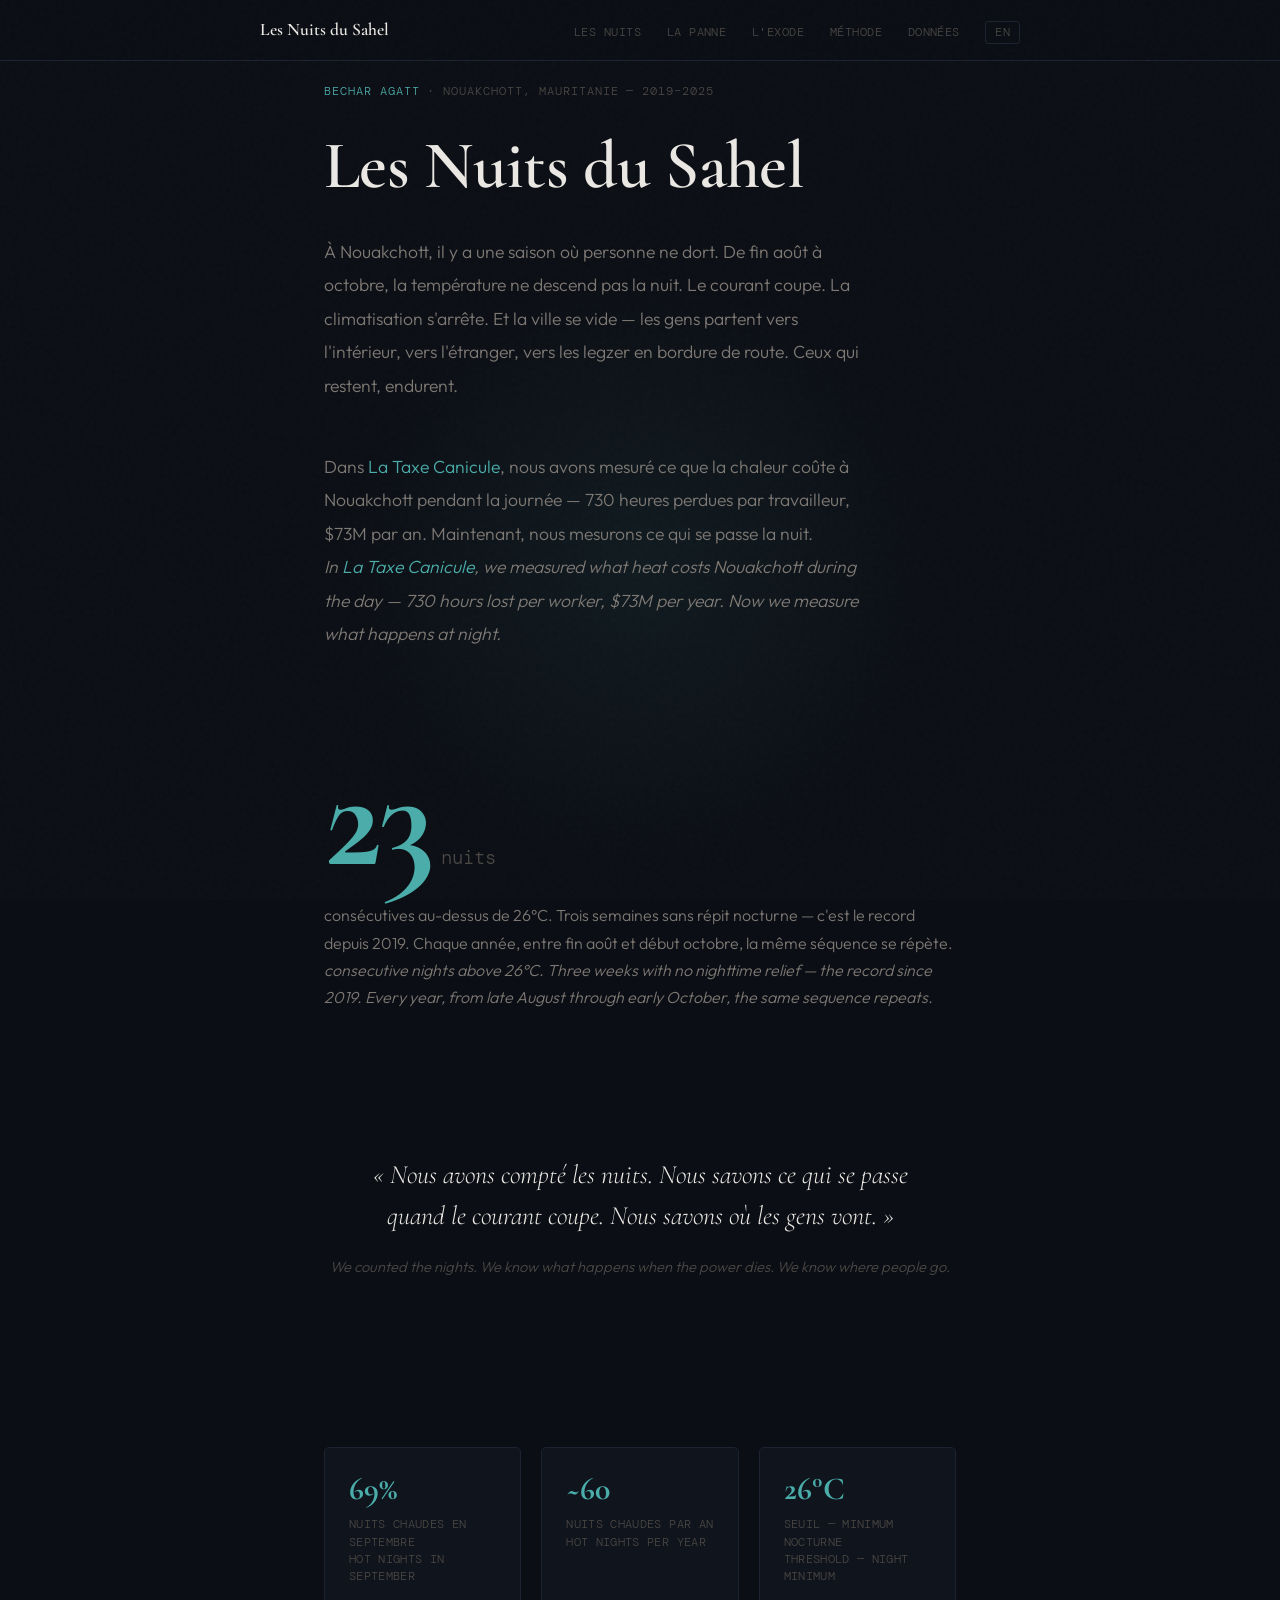
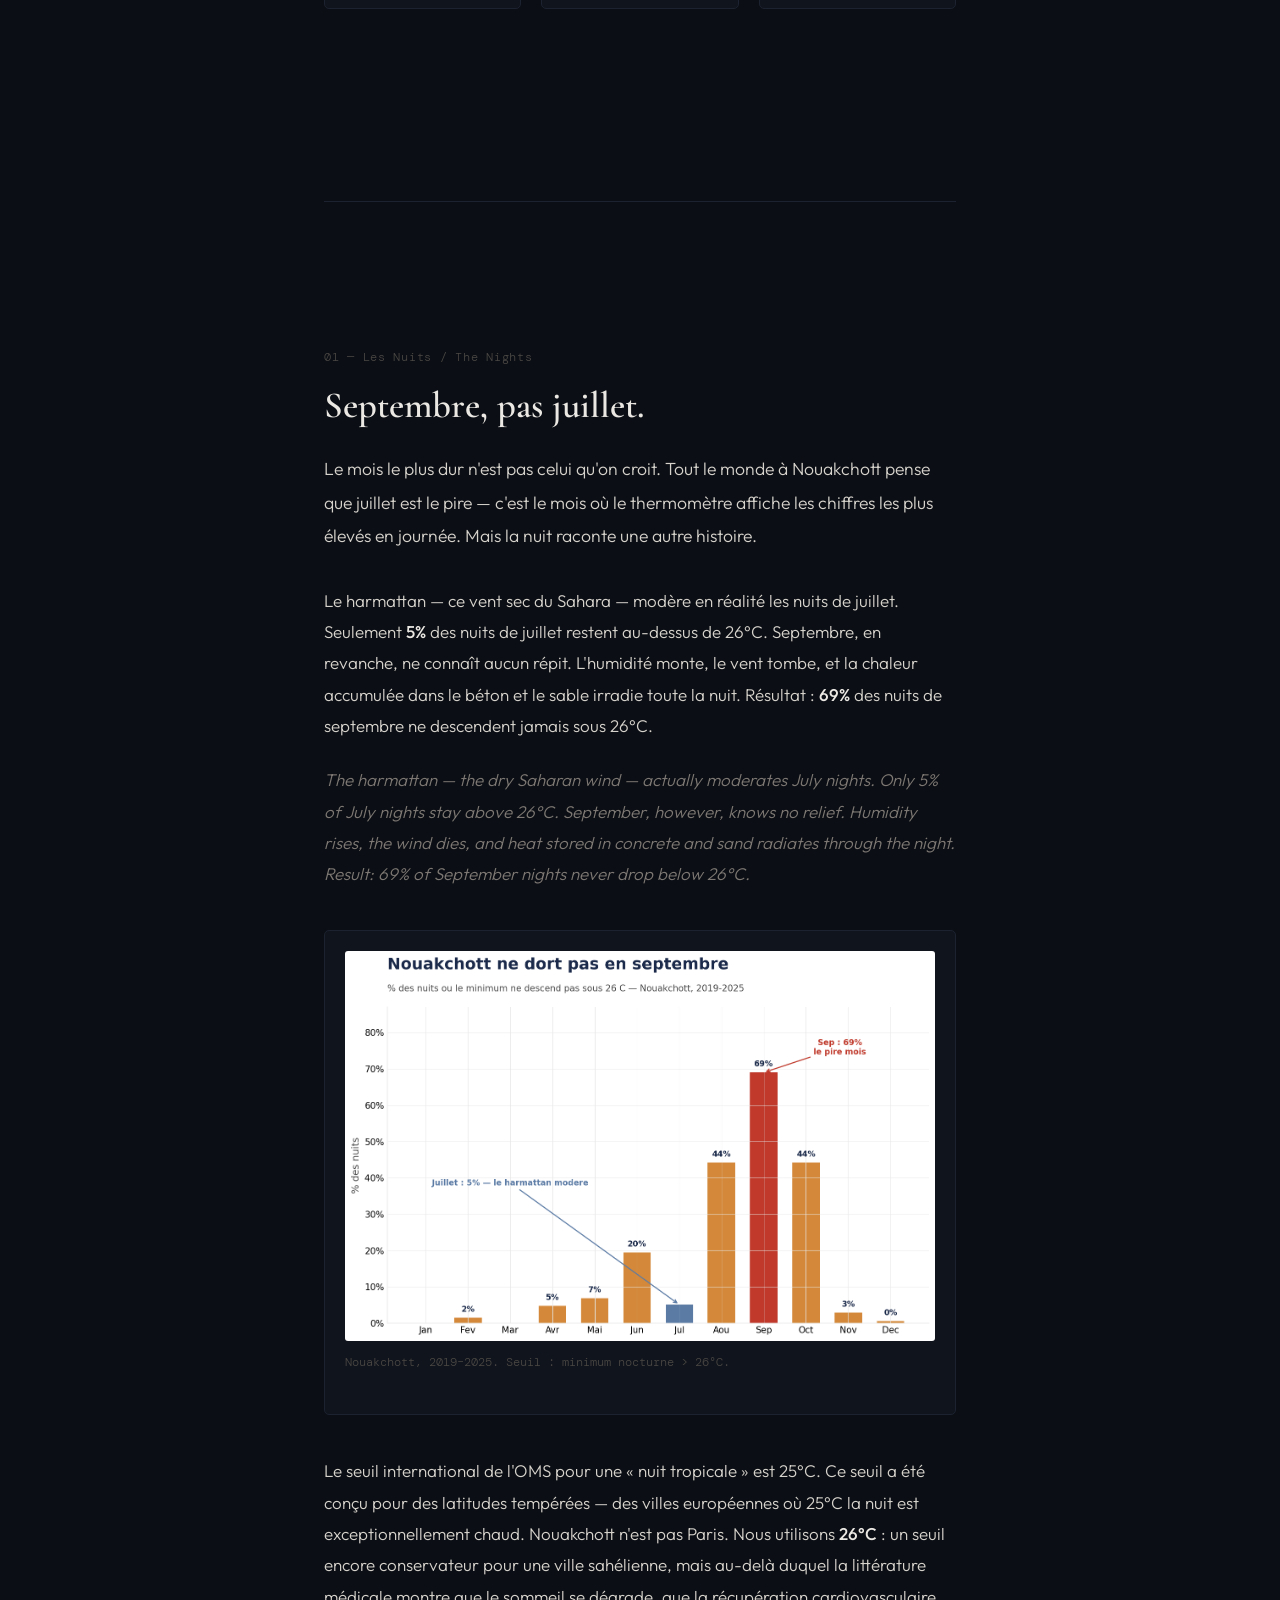
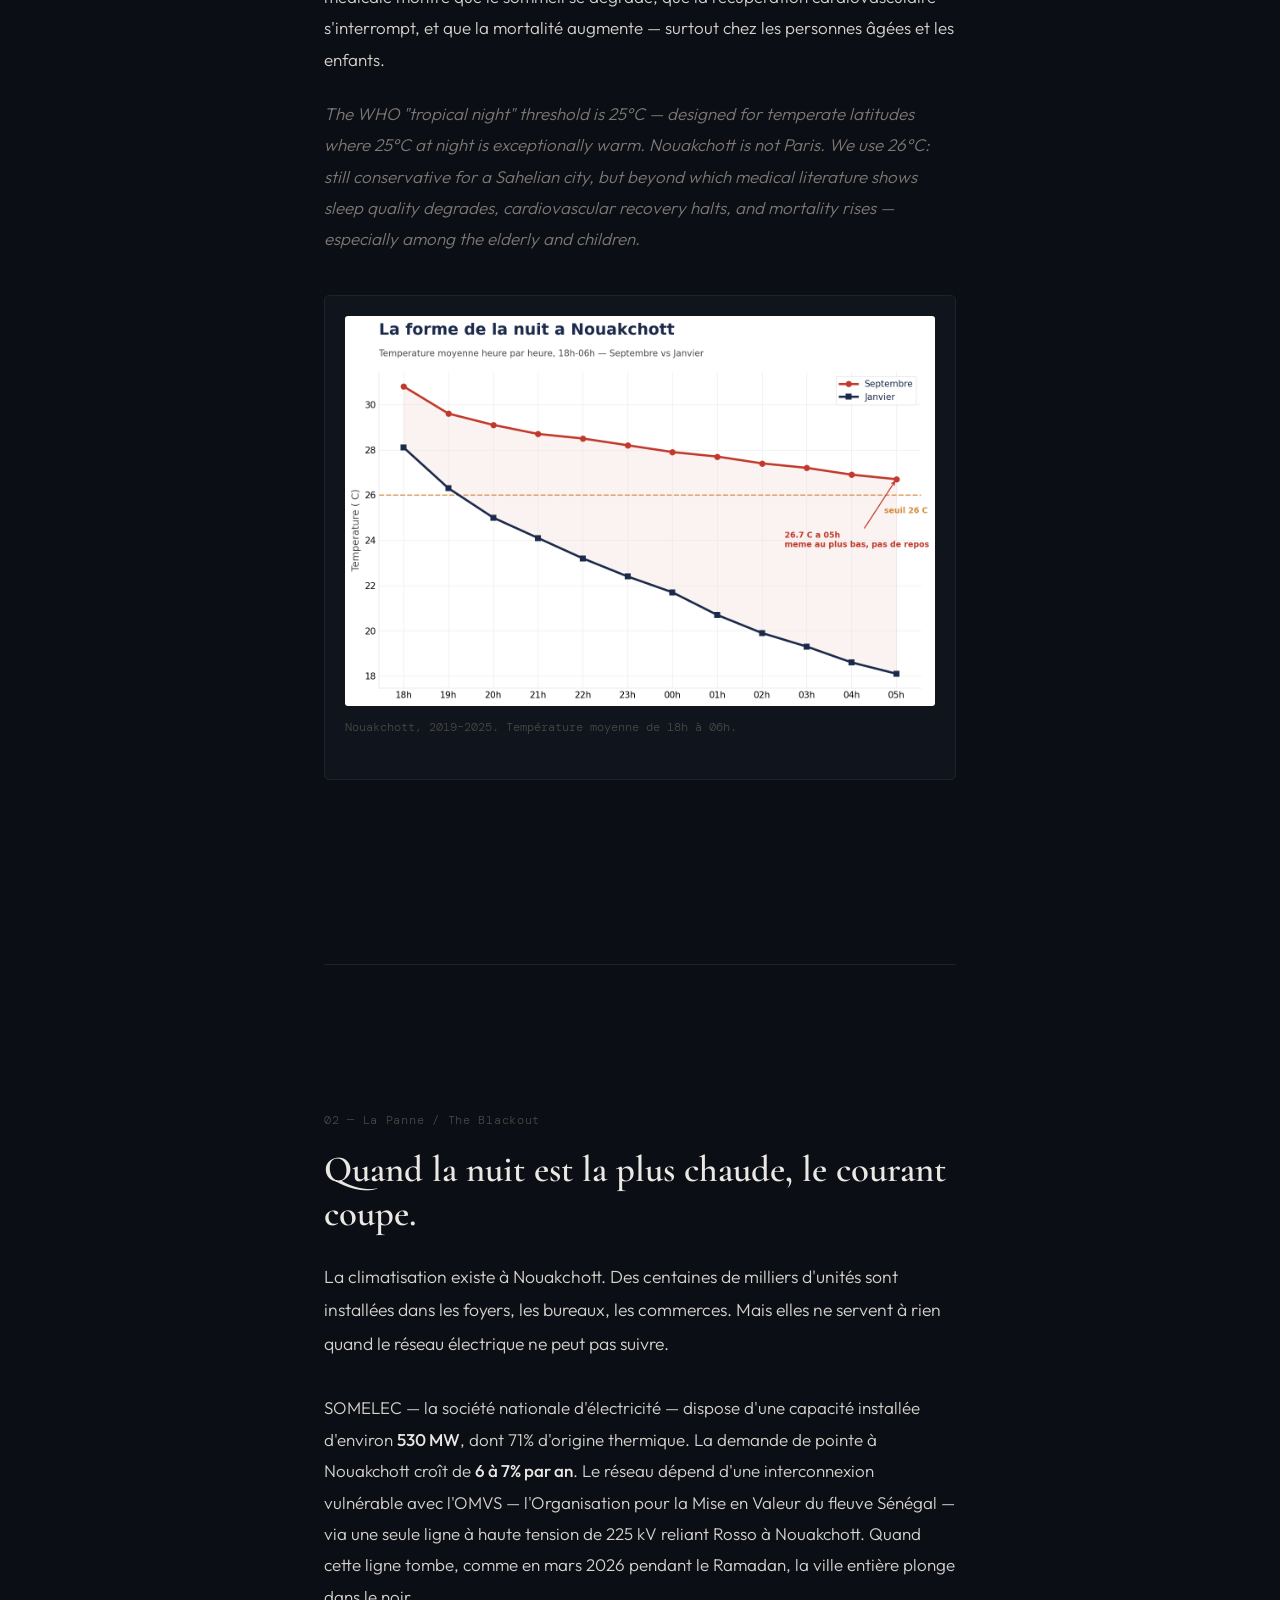
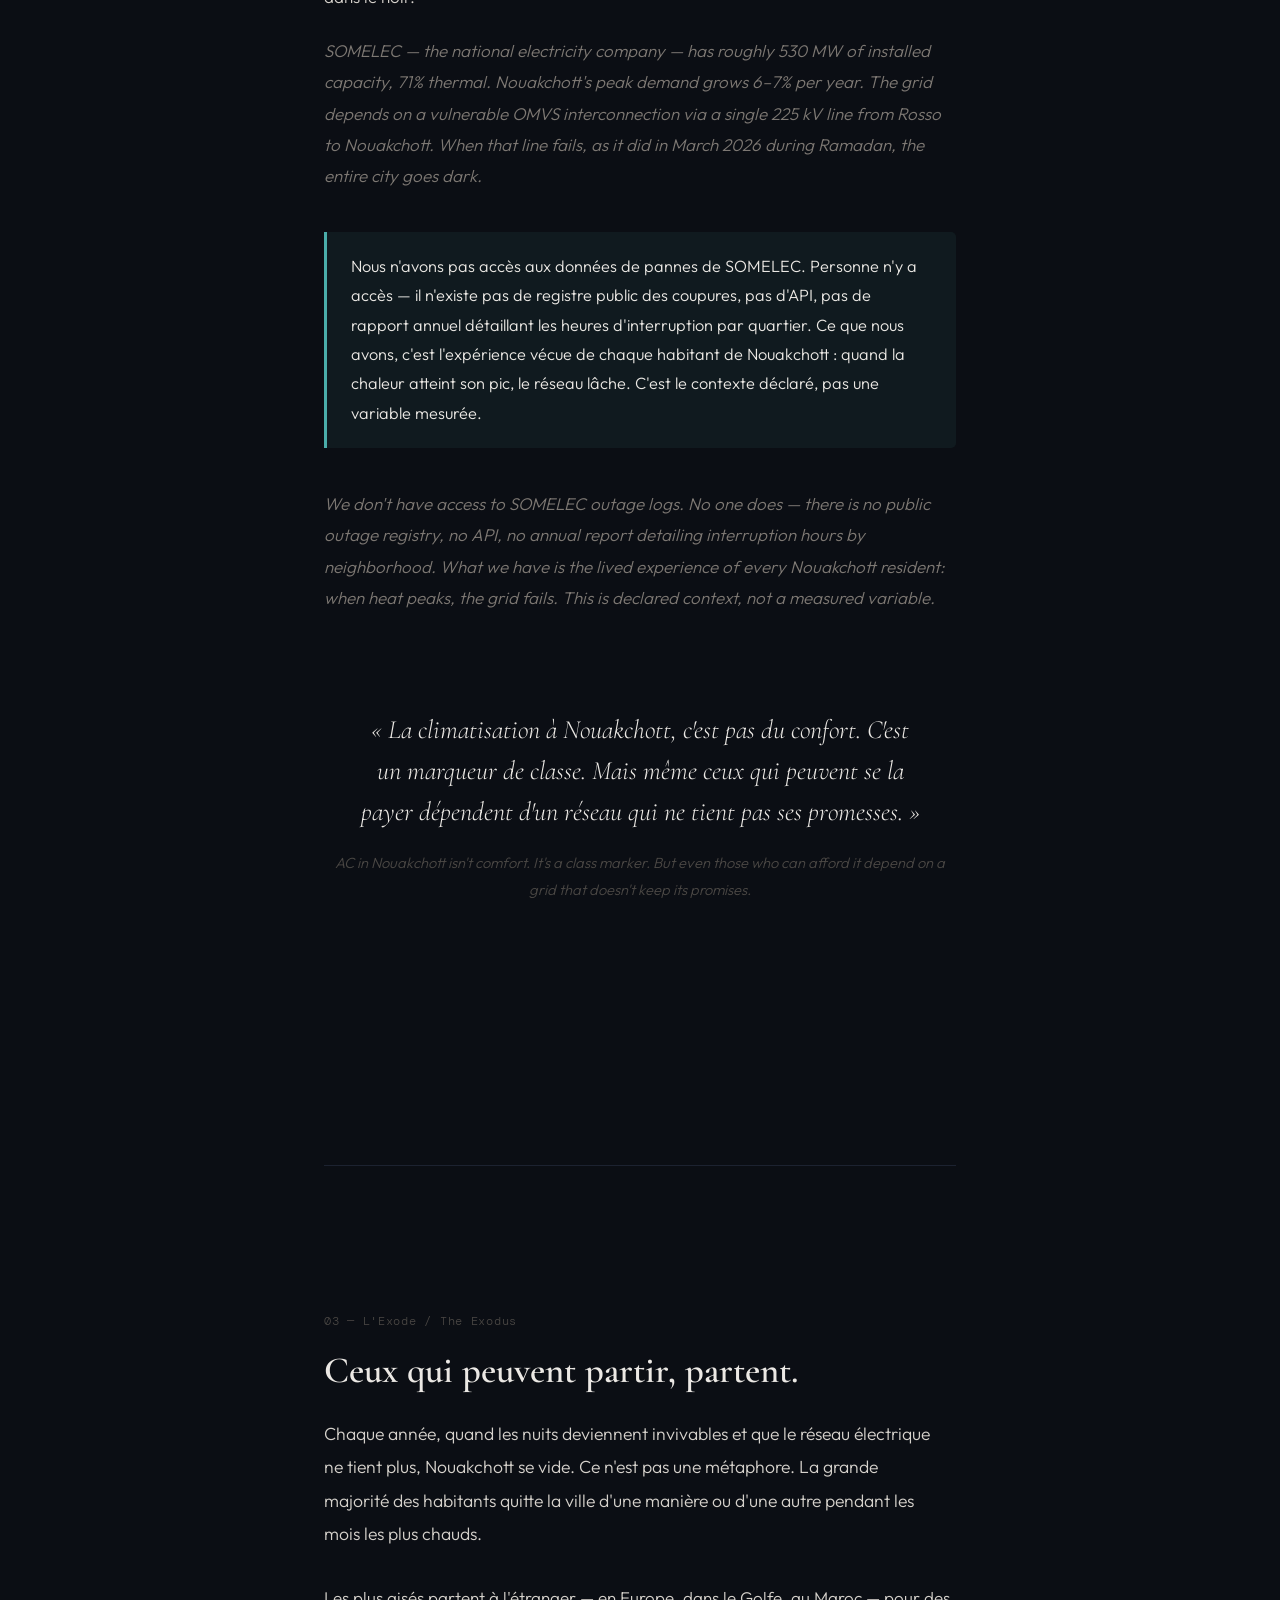
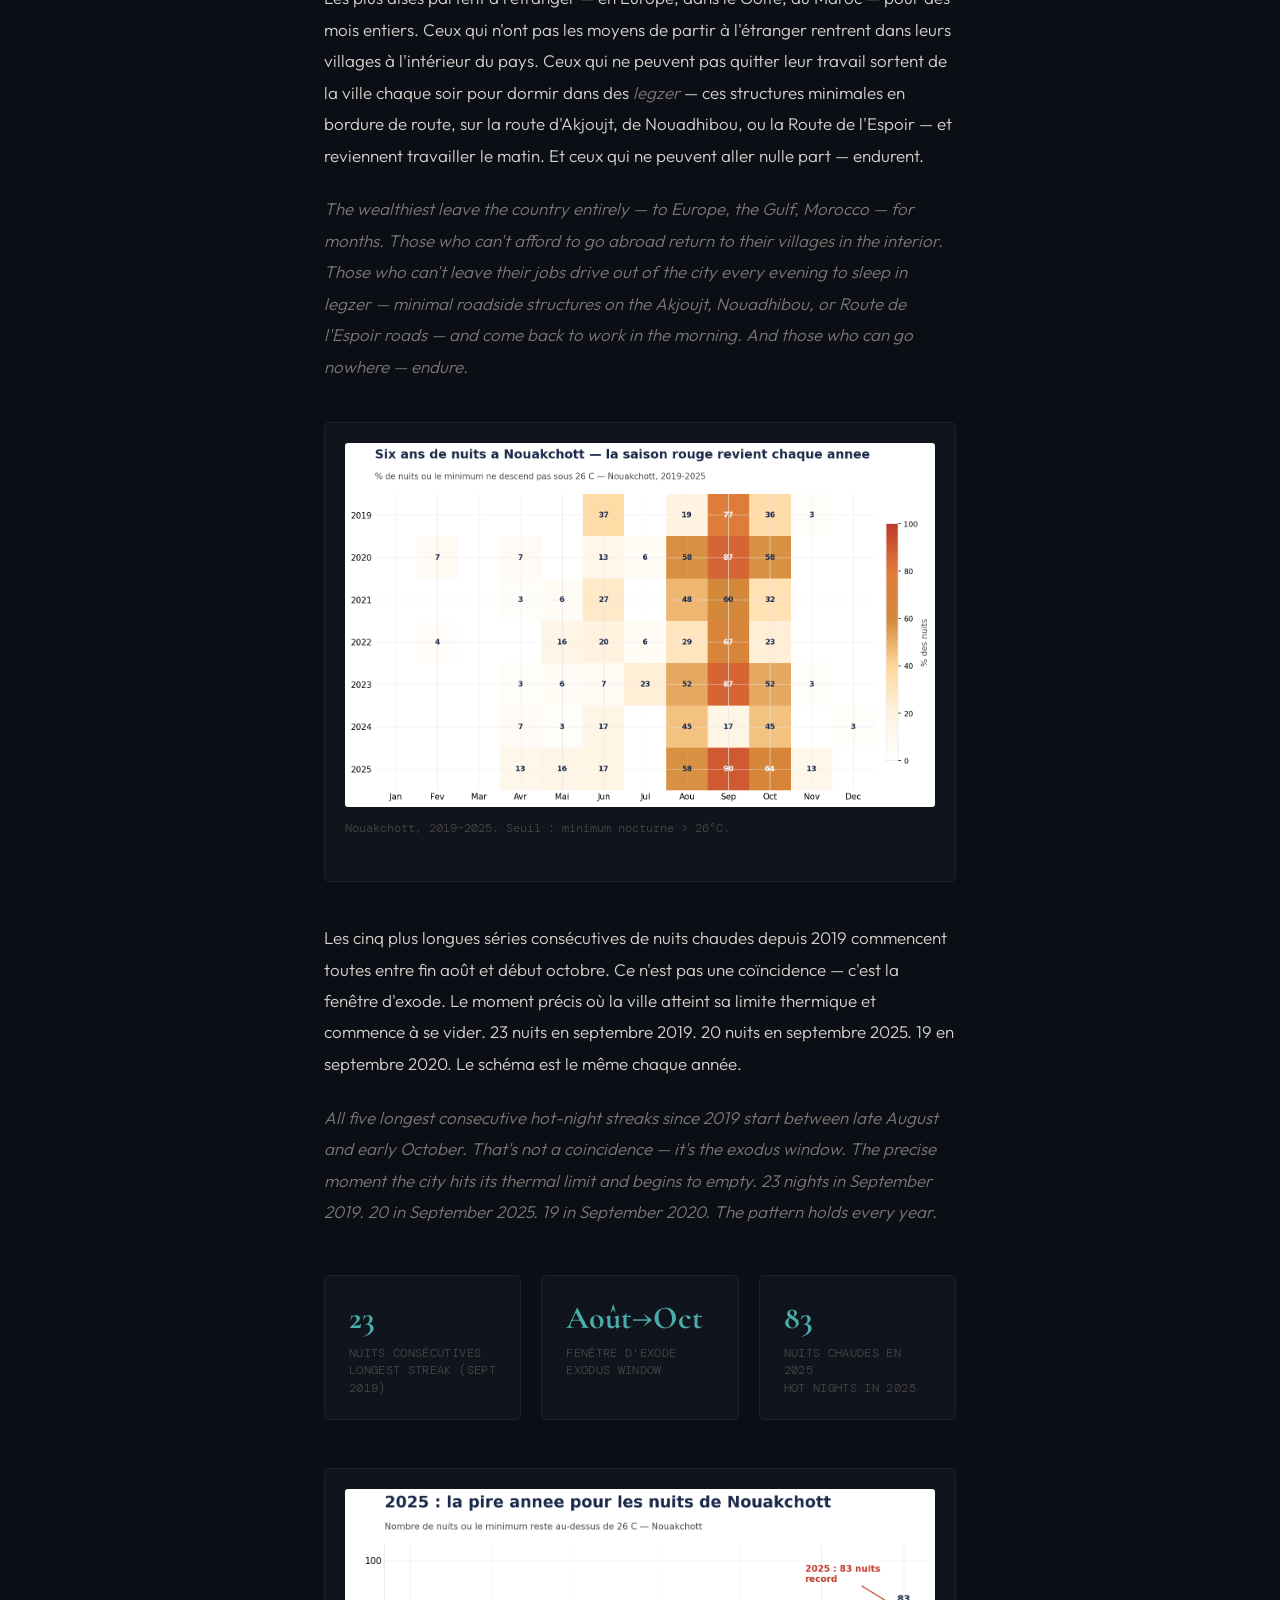
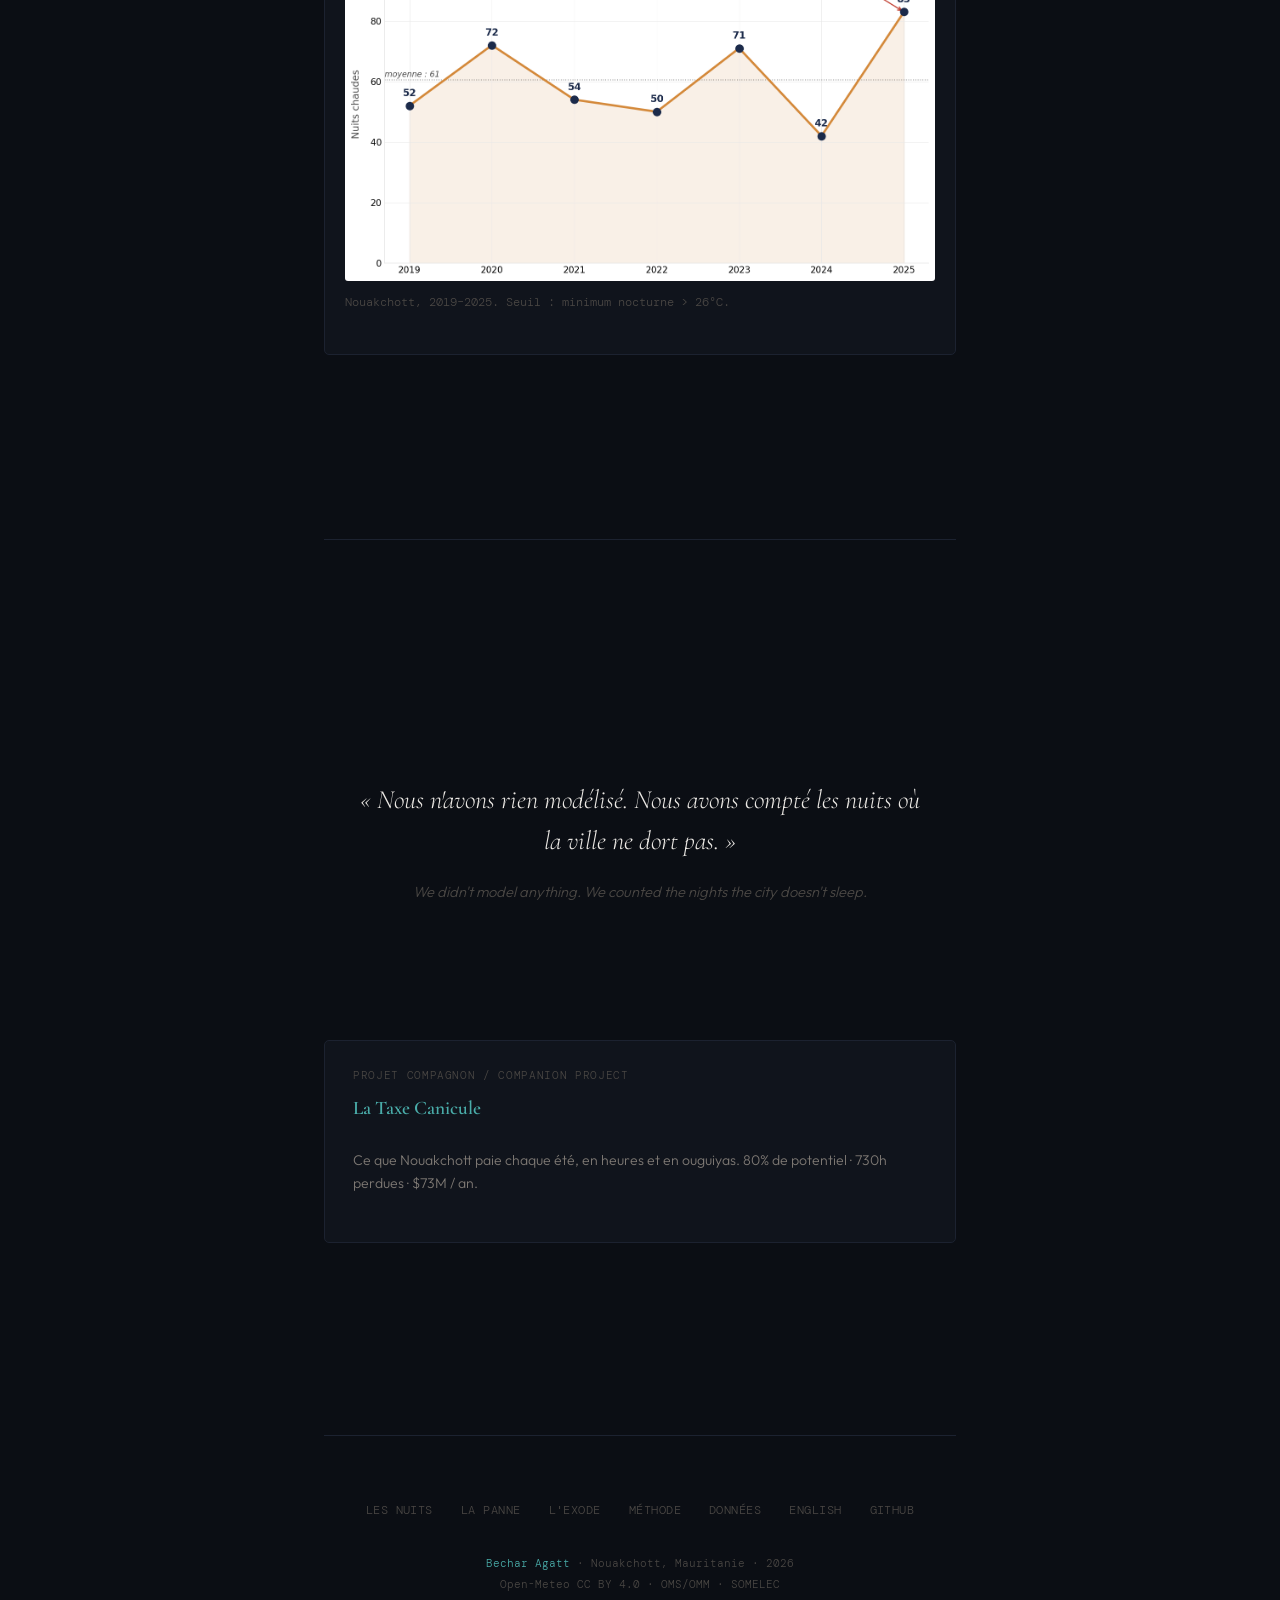
==== site/index.html @ 8a0af9fe "Les Nuits du Sahel — initial release" ====
<!DOCTYPE html>
<html lang="fr">
<head>
    <meta charset="UTF-8">
    <meta name="viewport" content="width=device-width, initial-scale=1.0">
    <title>Les Nuits du Sahel — Nouakchott</title>
    <meta name="description" content="Quand la nuit ne rafraîchit plus, la ville se vide. Analyse des nuits chaudes à Nouakchott, 2019–2025.">
    <link rel="stylesheet" href="assets/css/style.css">
</head>
<body>

<!-- Navigation -->
<nav class="nav">
    <div class="nav-inner">
        <a href="index.html" class="nav-brand">Les Nuits du Sahel</a>
        <ul class="nav-links">
            <li><a href="nuits.html">Les Nuits</a></li>
            <li><a href="panne.html">La Panne</a></li>
            <li><a href="exode.html">L'Exode</a></li>
            <li><a href="methodology.html">Méthode</a></li>
            <li><a href="data.html">Données</a></li>
            <li><a href="en/index.html" class="nav-lang">EN</a></li>
        </ul>
        <button class="nav-toggle" aria-label="Menu">
            <span></span><span></span><span></span>
        </button>
    </div>
</nav>

<main class="wrap">

    <!-- ═══ Hero ═══════════════════════════════════════════ -->
    <section class="hero section">
        <p class="hero-eyebrow fade-up"><a href="https://github.com/agattbechar">Bechar Agatt</a> · Nouakchott, Mauritanie — 2019–2025</p>

        <h1 class="fade-up d1">Les Nuits du Sahel</h1>

        <p class="hero-sub fade-up d2">
            À Nouakchott, il y a une saison où personne ne dort. De fin
            août à octobre, la température ne descend pas la nuit. Le
            courant coupe. La climatisation s'arrête. Et la ville se vide
            — les gens partent vers l'intérieur, vers l'étranger, vers les
            legzer en bordure de route. Ceux qui restent, endurent.
        </p>

        <p class="hero-sub fade-up d2" style="animation-delay: 0.25s;">
            Dans <a href="https://mauritan.site" target="_blank">La Taxe Canicule</a>,
            nous avons mesuré ce que la chaleur coûte à Nouakchott pendant
            la journée — 730 heures perdues par travailleur, $73M par an.
            Maintenant, nous mesurons ce qui se passe la nuit.<br>
            <em>In <a href="https://mauritan.site" target="_blank">La Taxe Canicule</a>,
            we measured what heat costs Nouakchott during the day — 730 hours
            lost per worker, $73M per year. Now we measure what happens at
            night.</em>
        </p>

        <div class="hero-stat fade-up d3">
            <span class="num">23</span>
            <span class="suffix">nuits</span>
            <span class="caption">
                consécutives au-dessus de 26°C. Trois semaines
                sans répit nocturne — c'est le record depuis 2019.
                Chaque année, entre fin août et début octobre, la même
                séquence se répète.<br>
                <em>consecutive nights above 26°C. Three weeks with no
                nighttime relief — the record since 2019. Every year,
                from late August through early October, the same
                sequence repeats.</em>
            </span>
        </div>

        <div class="pullquote fade-up d4">
            <blockquote>
                « Nous avons compté les nuits. Nous savons ce qui se passe
                quand le courant coupe. Nous savons où les gens vont. »
            </blockquote>
            <p class="translation">
                We counted the nights. We know what happens when the power
                dies. We know where people go.
            </p>
        </div>

        <div class="stat-row fade-up d5">
            <div class="stat-card">
                <div class="val">69%</div>
                <div class="desc">nuits chaudes en septembre<br>hot nights in September</div>
            </div>
            <div class="stat-card">
                <div class="val">~60</div>
                <div class="desc">nuits chaudes par an<br>hot nights per year</div>
            </div>
            <div class="stat-card">
                <div class="val">26°C</div>
                <div class="desc">seuil — minimum nocturne<br>threshold — night minimum</div>
            </div>
        </div>
    </section>

    <!-- ═══ 01 — Les Nuits ═════════════════════════════════ -->
    <section class="section fade-up">
        <p class="section-num">01 — Les Nuits / The Nights</p>
        <h2>Septembre, pas juillet.</h2>

        <p class="section-lead">
            Le mois le plus dur n'est pas celui qu'on croit. Tout le monde
            à Nouakchott pense que juillet est le pire — c'est le mois où
            le thermomètre affiche les chiffres les plus élevés en journée.
            Mais la nuit raconte une autre histoire.
        </p>

        <p>
            Le harmattan — ce vent sec du Sahara — modère en réalité les nuits
            de juillet. Seulement <strong>5%</strong> des nuits de juillet
            restent au-dessus de 26°C. Septembre, en revanche, ne connaît
            aucun répit. L'humidité monte, le vent tombe, et la chaleur
            accumulée dans le béton et le sable irradie toute la nuit.
            Résultat : <strong>69%</strong> des nuits de septembre ne
            descendent jamais sous 26°C.
        </p>

        <p class="dim">
            The harmattan — the dry Saharan wind — actually moderates
            July nights. Only 5% of July nights stay above 26°C.
            September, however, knows no relief. Humidity rises, the wind
            dies, and heat stored in concrete and sand radiates through the
            night. Result: 69% of September nights never drop below 26°C.
        </p>

        <div class="chart-wrap">
            <img src="assets/charts/monthly_tropical.png"
                 alt="Pourcentage de nuits chaudes par mois — Nouakchott 2019–2025"
                 loading="lazy">
            <p class="chart-caption">
                Nouakchott, 2019–2025. Seuil : minimum nocturne > 26°C.
            </p>
        </div>

        <p>
            Le seuil international de l'OMS pour une « nuit tropicale » est
            25°C. Ce seuil a été conçu pour des latitudes tempérées — des villes
            européennes où 25°C la nuit est exceptionnellement chaud.
            Nouakchott n'est pas Paris. Nous utilisons <strong>26°C</strong> :
            un seuil encore conservateur pour une ville sahélienne, mais
            au-delà duquel la littérature médicale montre que le sommeil se
            dégrade, que la récupération cardiovasculaire s'interrompt, et
            que la mortalité augmente — surtout chez les personnes âgées et
            les enfants.
        </p>

        <p class="dim">
            The WHO "tropical night" threshold is 25°C — designed for
            temperate latitudes where 25°C at night is exceptionally warm.
            Nouakchott is not Paris. We use 26°C: still conservative for a
            Sahelian city, but beyond which medical literature shows sleep
            quality degrades, cardiovascular recovery halts, and mortality
            rises — especially among the elderly and children.
        </p>

        <div class="chart-wrap">
            <img src="assets/charts/night_profile.png"
                 alt="Profil thermique nocturne — pire mois vs meilleur mois"
                 loading="lazy">
            <p class="chart-caption">
                Nouakchott, 2019–2025. Température moyenne de 18h à 06h.
            </p>
        </div>
    </section>

    <!-- ═══ 02 — La Panne ══════════════════════════════════ -->
    <section class="section fade-up">
        <p class="section-num">02 — La Panne / The Blackout</p>
        <h2>Quand la nuit est la plus chaude, le courant coupe.</h2>

        <p class="section-lead">
            La climatisation existe à Nouakchott. Des centaines de milliers
            d'unités sont installées dans les foyers, les bureaux, les
            commerces. Mais elles ne servent à rien quand le réseau
            électrique ne peut pas suivre.
        </p>

        <p>
            SOMELEC — la société nationale d'électricité — dispose d'une
            capacité installée d'environ <strong>530 MW</strong>, dont 71%
            d'origine thermique. La demande de pointe à Nouakchott croît de
            <strong>6 à 7% par an</strong>. Le réseau dépend d'une
            interconnexion vulnérable avec l'OMVS — l'Organisation pour la
            Mise en Valeur du fleuve Sénégal — via une seule ligne à haute
            tension de 225 kV reliant Rosso à Nouakchott. Quand cette ligne
            tombe, comme en mars 2026 pendant le Ramadan, la ville entière
            plonge dans le noir.
        </p>

        <p class="dim">
            SOMELEC — the national electricity company — has roughly 530 MW
            of installed capacity, 71% thermal. Nouakchott's peak demand
            grows 6–7% per year. The grid depends on a vulnerable OMVS
            interconnection via a single 225 kV line from Rosso to
            Nouakchott. When that line fails, as it did in March 2026
            during Ramadan, the entire city goes dark.
        </p>

        <div class="callout">
            <p>
                Nous n'avons pas accès aux données de pannes de SOMELEC.
                Personne n'y a accès — il n'existe pas de registre public
                des coupures, pas d'API, pas de rapport annuel détaillant
                les heures d'interruption par quartier. Ce que nous avons,
                c'est l'expérience vécue de chaque habitant de Nouakchott :
                quand la chaleur atteint son pic, le réseau lâche.
                C'est le contexte déclaré, pas une variable mesurée.
            </p>
        </div>

        <p class="dim">
            We don't have access to SOMELEC outage logs. No one does — there
            is no public outage registry, no API, no annual report detailing
            interruption hours by neighborhood. What we have is the lived
            experience of every Nouakchott resident: when heat peaks, the
            grid fails. This is declared context, not a measured variable.
        </p>

        <div class="pullquote">
            <blockquote>
                « La climatisation à Nouakchott, c'est pas du confort. C'est
                un marqueur de classe. Mais même ceux qui peuvent se la
                payer dépendent d'un réseau qui ne tient pas ses promesses. »
            </blockquote>
            <p class="translation">
                AC in Nouakchott isn't comfort. It's a class marker. But even
                those who can afford it depend on a grid that doesn't keep
                its promises.
            </p>
        </div>
    </section>

    <!-- ═══ 03 — L'Exode ═══════════════════════════════════ -->
    <section class="section fade-up">
        <p class="section-num">03 — L'Exode / The Exodus</p>
        <h2>Ceux qui peuvent partir, partent.</h2>

        <p class="section-lead">
            Chaque année, quand les nuits deviennent invivables et que le
            réseau électrique ne tient plus, Nouakchott se vide. Ce n'est
            pas une métaphore. La grande majorité des habitants quitte la
            ville d'une manière ou d'une autre pendant les mois les plus
            chauds.
        </p>

        <p>
            Les plus aisés partent à l'étranger — en Europe, dans le Golfe,
            au Maroc — pour des mois entiers. Ceux qui n'ont pas les moyens
            de partir à l'étranger rentrent dans leurs villages à
            l'intérieur du pays. Ceux qui ne peuvent pas quitter leur
            travail sortent de la ville chaque soir pour dormir dans des
            <em>legzer</em> — ces structures minimales en bordure de route,
            sur la route d'Akjoujt, de Nouadhibou, ou la Route de
            l'Espoir — et reviennent travailler le matin. Et ceux qui ne
            peuvent aller nulle part — endurent.
        </p>

        <p class="dim">
            The wealthiest leave the country entirely — to Europe, the Gulf,
            Morocco — for months. Those who can't afford to go abroad return
            to their villages in the interior. Those who can't leave their
            jobs drive out of the city every evening to sleep in
            <em>legzer</em> — minimal roadside structures on the Akjoujt,
            Nouadhibou, or Route de l'Espoir roads — and come back to work
            in the morning. And those who can go nowhere — endure.
        </p>

        <div class="chart-wrap">
            <img src="assets/charts/calendar_heatmap.png"
                 alt="Calendrier des nuits chaudes 2019–2025"
                 loading="lazy">
            <p class="chart-caption">
                Nouakchott, 2019–2025. Seuil : minimum nocturne > 26°C.
            </p>
        </div>

        <p>
            Les cinq plus longues séries consécutives de nuits chaudes depuis
            2019 commencent toutes entre fin août et début octobre. Ce n'est
            pas une coïncidence — c'est la fenêtre d'exode. Le moment précis
            où la ville atteint sa limite thermique et commence à se vider.
            23 nuits en septembre 2019. 20 nuits en septembre 2025.
            19 en septembre 2020. Le schéma est le même chaque année.
        </p>

        <p class="dim">
            All five longest consecutive hot-night streaks since 2019 start
            between late August and early October. That's not a coincidence
            — it's the exodus window. The precise moment the city hits its
            thermal limit and begins to empty. 23 nights in September 2019.
            20 in September 2025. 19 in September 2020. The pattern holds
            every year.
        </p>

        <div class="stat-row">
            <div class="stat-card">
                <div class="val">23</div>
                <div class="desc">nuits consécutives<br>longest streak (sept 2019)</div>
            </div>
            <div class="stat-card">
                <div class="val">Août→Oct</div>
                <div class="desc">fenêtre d'exode<br>exodus window</div>
            </div>
            <div class="stat-card">
                <div class="val">83</div>
                <div class="desc">nuits chaudes en 2025<br>hot nights in 2025</div>
            </div>
        </div>

        <div class="chart-wrap">
            <img src="assets/charts/yearly_trend.png"
                 alt="Évolution annuelle des nuits chaudes 2019–2025"
                 loading="lazy">
            <p class="chart-caption">
                Nouakchott, 2019–2025. Seuil : minimum nocturne > 26°C.
            </p>
        </div>
    </section>

    <!-- ═══ Closing ════════════════════════════════════════ -->
    <section class="section">
        <div class="pullquote fade-up">
            <blockquote>
                « Nous n'avons rien modélisé. Nous avons compté les nuits
                où la ville ne dort pas. »
            </blockquote>
            <p class="translation">
                We didn't model anything. We counted the nights
                the city doesn't sleep.
            </p>
        </div>

        <a href="https://mauritan.site" class="companion fade-up" target="_blank" rel="noopener">
            <p class="companion-eyebrow">Projet compagnon / Companion project</p>
            <p class="companion-title">La Taxe Canicule</p>
            <p class="companion-desc">
                Ce que Nouakchott paie chaque été, en heures et en ouguiyas.
                80% de potentiel · 730h perdues · $73M / an.
            </p>
        </a>
    </section>

    <!-- ═══ Footer ═════════════════════════════════════════ -->
    <footer class="footer">
        <div class="footer-links">
            <a href="nuits.html">Les Nuits</a>
            <a href="panne.html">La Panne</a>
            <a href="exode.html">L'Exode</a>
            <a href="methodology.html">Méthode</a>
            <a href="data.html">Données</a>
            <a href="en/index.html">English</a>
            <a href="https://github.com/agattbechar" target="_blank" rel="noopener">GitHub</a>
        </div>
        <p class="footer-credit">
            <a href="https://github.com/agattbechar">Bechar Agatt</a>
            · Nouakchott, Mauritanie · 2026<br>
            Open-Meteo CC BY 4.0 · OMS/OMM · SOMELEC
        </p>
    </footer>
</main>

<script>
// Hamburger toggle
document.querySelector('.nav-toggle')?.addEventListener('click', function() {
    this.classList.toggle('active');
    document.querySelector('.nav-links').classList.toggle('open');
});

// Scroll-triggered fade
const obs = new IntersectionObserver((entries) => {
    entries.forEach(e => { if (e.isIntersecting) e.target.style.opacity = 1; });
}, { threshold: 0.08 });
document.querySelectorAll('.fade-up').forEach(el => obs.observe(el));
</script>

</body>
</html>
---- site/assets/css/style.css ----
/* ═══════════════════════════════════════════════════════════
   Les Nuits du Sahel — Design System
   Sibling to La Taxe Canicule — same bones, different skin.
   Night palette: deep blue-black + teal accent.
   ═══════════════════════════════════════════════════════════ */

@import url('https://fonts.googleapis.com/css2?family=Cormorant+Garamond:ital,wght@0,400;0,600;0,700;1,400&family=Outfit:wght@300;400;500;600&family=DM+Mono:wght@300;400&display=swap');

:root {
    /* Night palette */
    --bg:            #0B0E14;
    --bg-card:       #10141C;
    --bg-card-hover: #151A24;
    --border:        #1C2230;
    --border-light:  #252D3D;

    /* Text — generous contrast */
    --text:          #D6D2CC;
    --text-bright:   #EBE8E4;
    --text-dim:      #7D7873;
    --text-faint:    #4A4744;

    /* Accent — teal/cyan for night identity */
    --accent:        #4AADAA;
    --accent-glow:   rgba(74, 173, 170, 0.08);
    --accent-strong: #5CC4C0;

    /* Danger — for worst-month highlights */
    --red:           #CB4B3A;
    --red-glow:      rgba(203, 75, 58, 0.08);

    /* Fonts — Cormorant stays (family link), body changes */
    --font-display:  'Cormorant Garamond', Georgia, serif;
    --font-body:     'Outfit', -apple-system, sans-serif;
    --font-mono:     'DM Mono', 'Courier New', monospace;

    /* Layout */
    --max-w:         760px;
    --pad:           clamp(1.5rem, 5vw, 4rem);
    --section-space: 9rem;
}

/* ── Reset ────────────────────────────────────────────────── */
*, *::before, *::after { box-sizing: border-box; margin: 0; padding: 0; }
html { scroll-behavior: smooth; -webkit-font-smoothing: antialiased; -moz-osx-font-smoothing: grayscale; }

body {
    font-family: var(--font-body);
    font-size: 17px;
    font-weight: 300;
    line-height: 1.85;
    color: var(--text);
    background: var(--bg);
    overflow-x: hidden;
}

/* Grain — lighter than heat tax */
body::after {
    content: '';
    position: fixed;
    inset: 0;
    background-image: url("data:image/svg+xml,%3Csvg viewBox='0 0 256 256' xmlns='http://www.w3.org/2000/svg'%3E%3Cfilter id='n'%3E%3CfeTurbulence type='fractalNoise' baseFrequency='0.85' numOctaves='4' stitchTiles='stitch'/%3E%3C/filter%3E%3Crect width='256' height='256' filter='url(%23n)' opacity='0.025'/%3E%3C/svg%3E");
    pointer-events: none;
    z-index: 9999;
}

::selection { background: var(--accent); color: var(--bg); }

/* ── Typography ───────────────────────────────────────────── */
h1, h2, h3 {
    font-family: var(--font-display);
    font-weight: 600;
    line-height: 1.2;
    color: var(--text-bright);
}

h1 { font-size: clamp(2.6rem, 6.5vw, 4.2rem); letter-spacing: -0.01em; }
h2 { font-size: clamp(1.5rem, 4vw, 2.3rem); margin-bottom: 1.5rem; }
h3 { font-size: 1.2rem; margin-bottom: 0.75rem; }

p { margin-bottom: 1.4rem; }

a {
    color: var(--accent);
    text-decoration: none;
    transition: opacity 0.2s;
}
a:hover { opacity: 0.8; }

strong { color: var(--text-bright); font-weight: 500; }

em, .dim { color: var(--text-dim); font-style: italic; }

.mono {
    font-family: var(--font-mono);
    font-size: 0.85em;
    letter-spacing: -0.01em;
}

/* ── Layout ───────────────────────────────────────────────── */
.wrap {
    max-width: var(--max-w);
    margin: 0 auto;
    padding: 0 var(--pad);
}

.section {
    padding: var(--section-space) 0;
}

.section + .section {
    border-top: 1px solid var(--border);
}

/* ── Navigation ───────────────────────────────────────────── */
.nav {
    position: fixed;
    top: 0; left: 0; right: 0;
    z-index: 100;
    padding: 0.85rem var(--pad);
    background: rgba(11, 14, 20, 0.88);
    backdrop-filter: blur(14px);
    -webkit-backdrop-filter: blur(14px);
    border-bottom: 1px solid var(--border);
}

.nav-inner {
    max-width: var(--max-w);
    margin: 0 auto;
    display: flex;
    align-items: center;
    justify-content: space-between;
}

.nav-brand {
    font-family: var(--font-display);
    font-size: 1.1rem;
    font-weight: 600;
    color: var(--text-bright);
}

.nav-links {
    display: flex;
    gap: 1.6rem;
    list-style: none;
    align-items: center;
}

.nav-links a {
    font-family: var(--font-mono);
    font-size: 0.72rem;
    letter-spacing: 0.04em;
    color: var(--text-faint);
    text-transform: uppercase;
    transition: color 0.2s;
}
.nav-links a:hover { color: var(--accent); opacity: 1; }

.nav-lang {
    font-family: var(--font-mono);
    font-size: 0.72rem;
    color: var(--text-faint);
    border: 1px solid var(--border);
    padding: 0.2rem 0.55rem;
    border-radius: 3px;
    transition: border-color 0.2s, color 0.2s;
}
.nav-lang:hover { border-color: var(--accent); color: var(--accent); opacity: 1; }

/* Hamburger */
.nav-toggle {
    display: none;
    background: none; border: none; cursor: pointer; padding: 0.5rem;
}
.nav-toggle span {
    display: block; width: 22px; height: 2px;
    background: var(--text-bright); margin: 5px 0;
    transition: transform 0.3s, opacity 0.3s;
}
.nav-toggle.active span:nth-child(1) { transform: rotate(45deg) translate(5px, 5px); }
.nav-toggle.active span:nth-child(2) { opacity: 0; }
.nav-toggle.active span:nth-child(3) { transform: rotate(-45deg) translate(5px, -5px); }

/* ── Hero ─────────────────────────────────────────────────── */
.hero {
    min-height: 100vh;
    display: flex;
    flex-direction: column;
    justify-content: center;
    padding-top: 5rem;
    position: relative;
}

/* Soft radial glow — teal instead of amber */
.hero::before {
    content: '';
    position: absolute;
    top: 15%;
    left: 50%;
    transform: translateX(-50%);
    width: 600px;
    height: 600px;
    background: radial-gradient(circle, var(--accent-glow) 0%, transparent 70%);
    pointer-events: none;
}

.hero-eyebrow {
    font-family: var(--font-mono);
    font-size: 0.75rem;
    letter-spacing: 0.08em;
    text-transform: uppercase;
    color: var(--text-faint);
    margin-bottom: 1.5rem;
}

.hero h1 { margin-bottom: 1.75rem; position: relative; z-index: 1; }

.hero-sub {
    font-size: 1.1rem;
    font-weight: 300;
    line-height: 1.9;
    color: var(--text-dim);
    max-width: 540px;
    margin-bottom: 3rem;
}

/* Big hero number */
.hero-stat {
    position: relative; z-index: 1;
    margin: 3rem 0;
}

.hero-stat .num {
    font-family: var(--font-display);
    font-size: clamp(5rem, 14vw, 9rem);
    font-weight: 700;
    color: var(--accent);
    line-height: 1;
    letter-spacing: -0.03em;
}

.hero-stat .suffix {
    font-family: var(--font-mono);
    font-size: clamp(0.9rem, 2vw, 1.2rem);
    color: var(--text-faint);
    margin-left: 0.4rem;
}

.hero-stat .caption {
    display: block;
    font-size: 1rem;
    font-weight: 300;
    color: var(--text-dim);
    margin-top: 0.75rem;
    line-height: 1.7;
}

/* ── Stat Row ─────────────────────────────────────────────── */
.stat-row {
    display: grid;
    grid-template-columns: repeat(auto-fit, minmax(170px, 1fr));
    gap: 1.25rem;
    margin: 3rem 0;
}

.stat-card {
    background: var(--bg-card);
    border: 1px solid var(--border);
    border-radius: 5px;
    padding: 1.4rem 1.5rem;
    transition: border-color 0.3s, background 0.3s;
}
.stat-card:hover {
    border-color: var(--border-light);
    background: var(--bg-card-hover);
}

.stat-card .val {
    font-family: var(--font-display);
    font-size: 2rem;
    font-weight: 700;
    color: var(--accent);
    line-height: 1.2;
}

.stat-card .desc {
    font-family: var(--font-mono);
    font-size: 0.72rem;
    color: var(--text-faint);
    margin-top: 0.5rem;
    line-height: 1.5;
    text-transform: uppercase;
    letter-spacing: 0.03em;
}

/* ── Section Headers ──────────────────────────────────────── */
.section-num {
    font-family: var(--font-mono);
    font-size: 0.75rem;
    color: var(--text-faint);
    letter-spacing: 0.06em;
    margin-bottom: 1rem;
}

.section-lead {
    font-size: 1.1rem;
    font-weight: 300;
    color: var(--text);
    margin-bottom: 2rem;
    max-width: 620px;
    line-height: 1.9;
}

/* ── Chart Images ─────────────────────────────────────────── */
.chart-wrap {
    margin: 2.5rem 0;
    background: var(--bg-card);
    border: 1px solid var(--border);
    border-radius: 5px;
    padding: 1.25rem;
}

.chart-wrap img {
    width: 100%;
    height: auto;
    display: block;
    border-radius: 3px;
}

.chart-caption {
    font-family: var(--font-mono);
    font-size: 0.73rem;
    color: var(--text-faint);
    margin-top: 0.75rem;
    line-height: 1.65;
}

/* ── Pullquote ────────────────────────────────────────────── */
.pullquote {
    text-align: center;
    padding: 4rem 0;
    margin: 2rem 0;
}

.pullquote blockquote {
    font-family: var(--font-display);
    font-size: clamp(1.2rem, 3vw, 1.65rem);
    font-style: italic;
    color: var(--text-bright);
    max-width: 560px;
    margin: 0 auto;
    line-height: 1.55;
}

.pullquote .translation {
    font-size: 0.92rem;
    font-style: italic;
    color: var(--text-faint);
    margin-top: 1rem;
}

/* ── Callout ──────────────────────────────────────────────── */
.callout {
    border-left: 3px solid var(--accent);
    padding: 1.25rem 1.5rem;
    margin: 2.5rem 0;
    background: var(--accent-glow);
    border-radius: 0 5px 5px 0;
}

.callout p {
    color: var(--text-bright);
    margin-bottom: 0.75rem;
    font-size: 1.02rem;
    line-height: 1.8;
}
.callout p:last-child { margin-bottom: 0; }

/* ── Assumption & Formula Blocks ──────────────────────────── */
.assumption {
    background: var(--bg-card);
    border: 1px solid var(--border);
    border-radius: 5px;
    padding: 1.4rem 1.5rem;
    margin: 2rem 0;
}

.assumption .tag {
    font-family: var(--font-mono);
    font-size: 0.68rem;
    text-transform: uppercase;
    letter-spacing: 0.08em;
    color: var(--accent);
    margin-bottom: 0.75rem;
}

.formula {
    background: var(--bg-card);
    border: 1px solid var(--border);
    border-radius: 5px;
    padding: 1.25rem 1.5rem;
    margin: 2rem 0;
    font-family: var(--font-mono);
    font-size: 0.82rem;
    line-height: 1.9;
    color: var(--text-dim);
    overflow-x: auto;
    white-space: pre;
}

/* ── Source List ───────────────────────────────────────────── */
.source-list { list-style: none; }

.source-item {
    display: flex;
    align-items: flex-start;
    gap: 1rem;
    padding: 1.25rem 0;
    border-bottom: 1px solid var(--border);
}

.source-badge {
    font-family: var(--font-mono);
    font-size: 0.62rem;
    text-transform: uppercase;
    letter-spacing: 0.06em;
    padding: 0.2rem 0.5rem;
    border-radius: 3px;
    white-space: nowrap;
    flex-shrink: 0;
    margin-top: 0.2rem;
}
.source-badge.open   { color: #5CB77A; border: 1px solid rgba(92,183,122,0.3); }
.source-badge.declared { color: var(--accent); border: 1px solid rgba(74,173,170,0.3); }
.source-badge.official { color: #5B9BD5; border: 1px solid rgba(91,155,213,0.3); }

.source-name { font-weight: 500; color: var(--text-bright); font-size: 0.95rem; }
.source-desc { font-size: 0.83rem; color: var(--text-faint); margin-top: 0.2rem; line-height: 1.6; }

/* ── Companion Link ───────────────────────────────────────── */
.companion {
    display: block;
    padding: 1.5rem 1.75rem;
    background: var(--bg-card);
    border: 1px solid var(--border);
    border-radius: 5px;
    margin: 3rem 0;
    transition: border-color 0.3s;
}
.companion:hover { border-color: var(--border-light); opacity: 1; }

.companion-eyebrow {
    font-family: var(--font-mono);
    font-size: 0.68rem;
    text-transform: uppercase;
    letter-spacing: 0.06em;
    color: var(--text-faint);
    margin-bottom: 0.4rem;
}
.companion-title {
    font-family: var(--font-display);
    font-size: 1.2rem;
    font-weight: 600;
    color: var(--accent);
}
.companion-desc {
    font-size: 0.88rem;
    font-weight: 300;
    color: var(--text-dim);
    margin-top: 0.3rem;
    line-height: 1.65;
}

/* ── Footer ───────────────────────────────────────────────── */
.footer {
    padding: 4rem 0;
    border-top: 1px solid var(--border);
    text-align: center;
}

.footer-links {
    display: flex;
    justify-content: center;
    gap: 1.75rem;
    margin-bottom: 2rem;
    flex-wrap: wrap;
}
.footer-links a {
    font-family: var(--font-mono);
    font-size: 0.72rem;
    color: var(--text-faint);
    text-transform: uppercase;
    letter-spacing: 0.04em;
}
.footer-links a:hover { color: var(--accent); opacity: 1; }

.footer-credit {
    font-family: var(--font-mono);
    font-size: 0.68rem;
    color: var(--text-faint);
    line-height: 1.9;
}

/* ── Animations ───────────────────────────────────────────── */
@keyframes fadeUp {
    from { opacity: 0; transform: translateY(20px); }
    to   { opacity: 1; transform: translateY(0); }
}
.fade-up { opacity: 0; animation: fadeUp 0.6s ease forwards; }
.d1 { animation-delay: 0.1s; }
.d2 { animation-delay: 0.2s; }
.d3 { animation-delay: 0.3s; }
.d4 { animation-delay: 0.4s; }
.d5 { animation-delay: 0.5s; }

/* ── Responsive ───────────────────────────────────────────── */
@media (max-width: 768px) {
    :root { --section-space: 6rem; }
    body { font-size: 16px; }

    .nav-links { display: none; }
    .nav-toggle { display: block; }

    .nav-links.open {
        display: flex; flex-direction: column;
        position: absolute; top: 100%; left: 0; right: 0;
        background: var(--bg-card);
        border-bottom: 1px solid var(--border);
        padding: 1.25rem var(--pad);
        gap: 1.1rem;
    }

    .stat-row { grid-template-columns: 1fr 1fr; }
    .hero-stat .num { font-size: clamp(4rem, 16vw, 7rem); }
}

@media (max-width: 420px) {
    .stat-row { grid-template-columns: 1fr; }
}
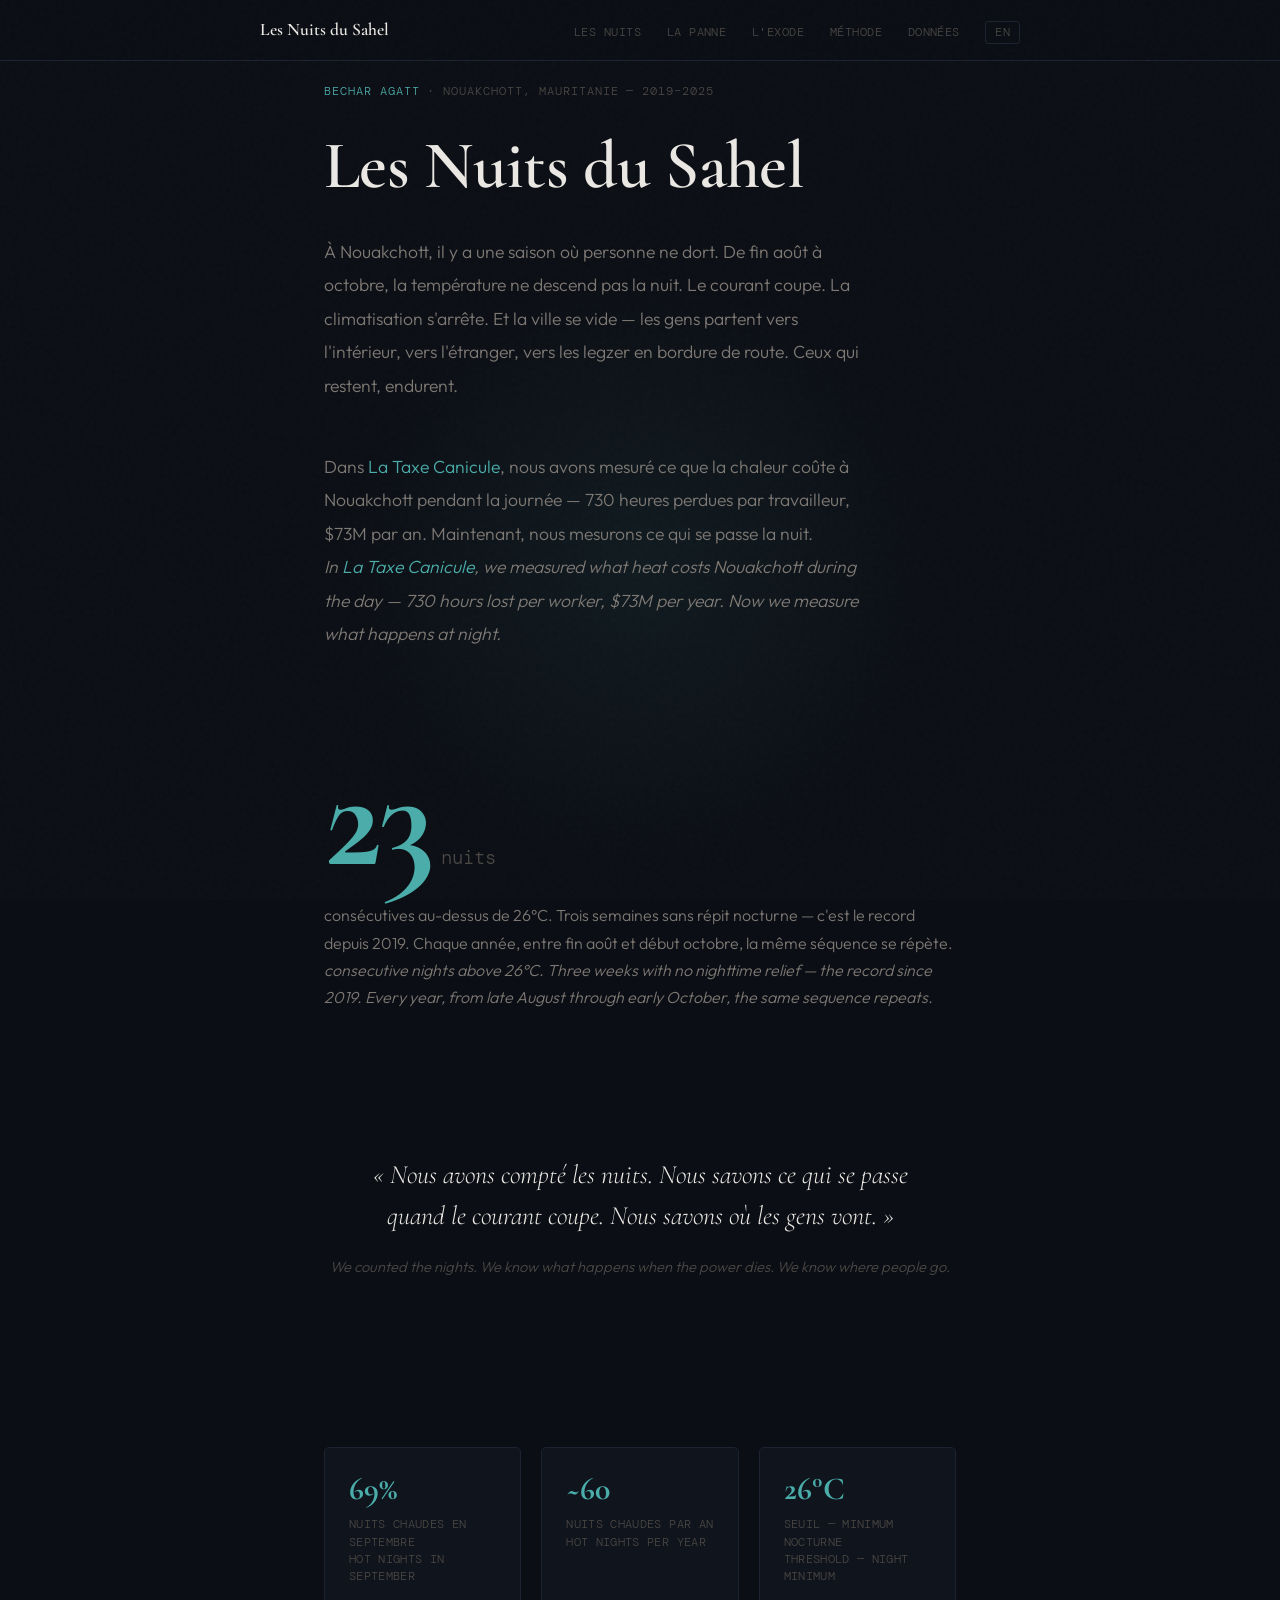
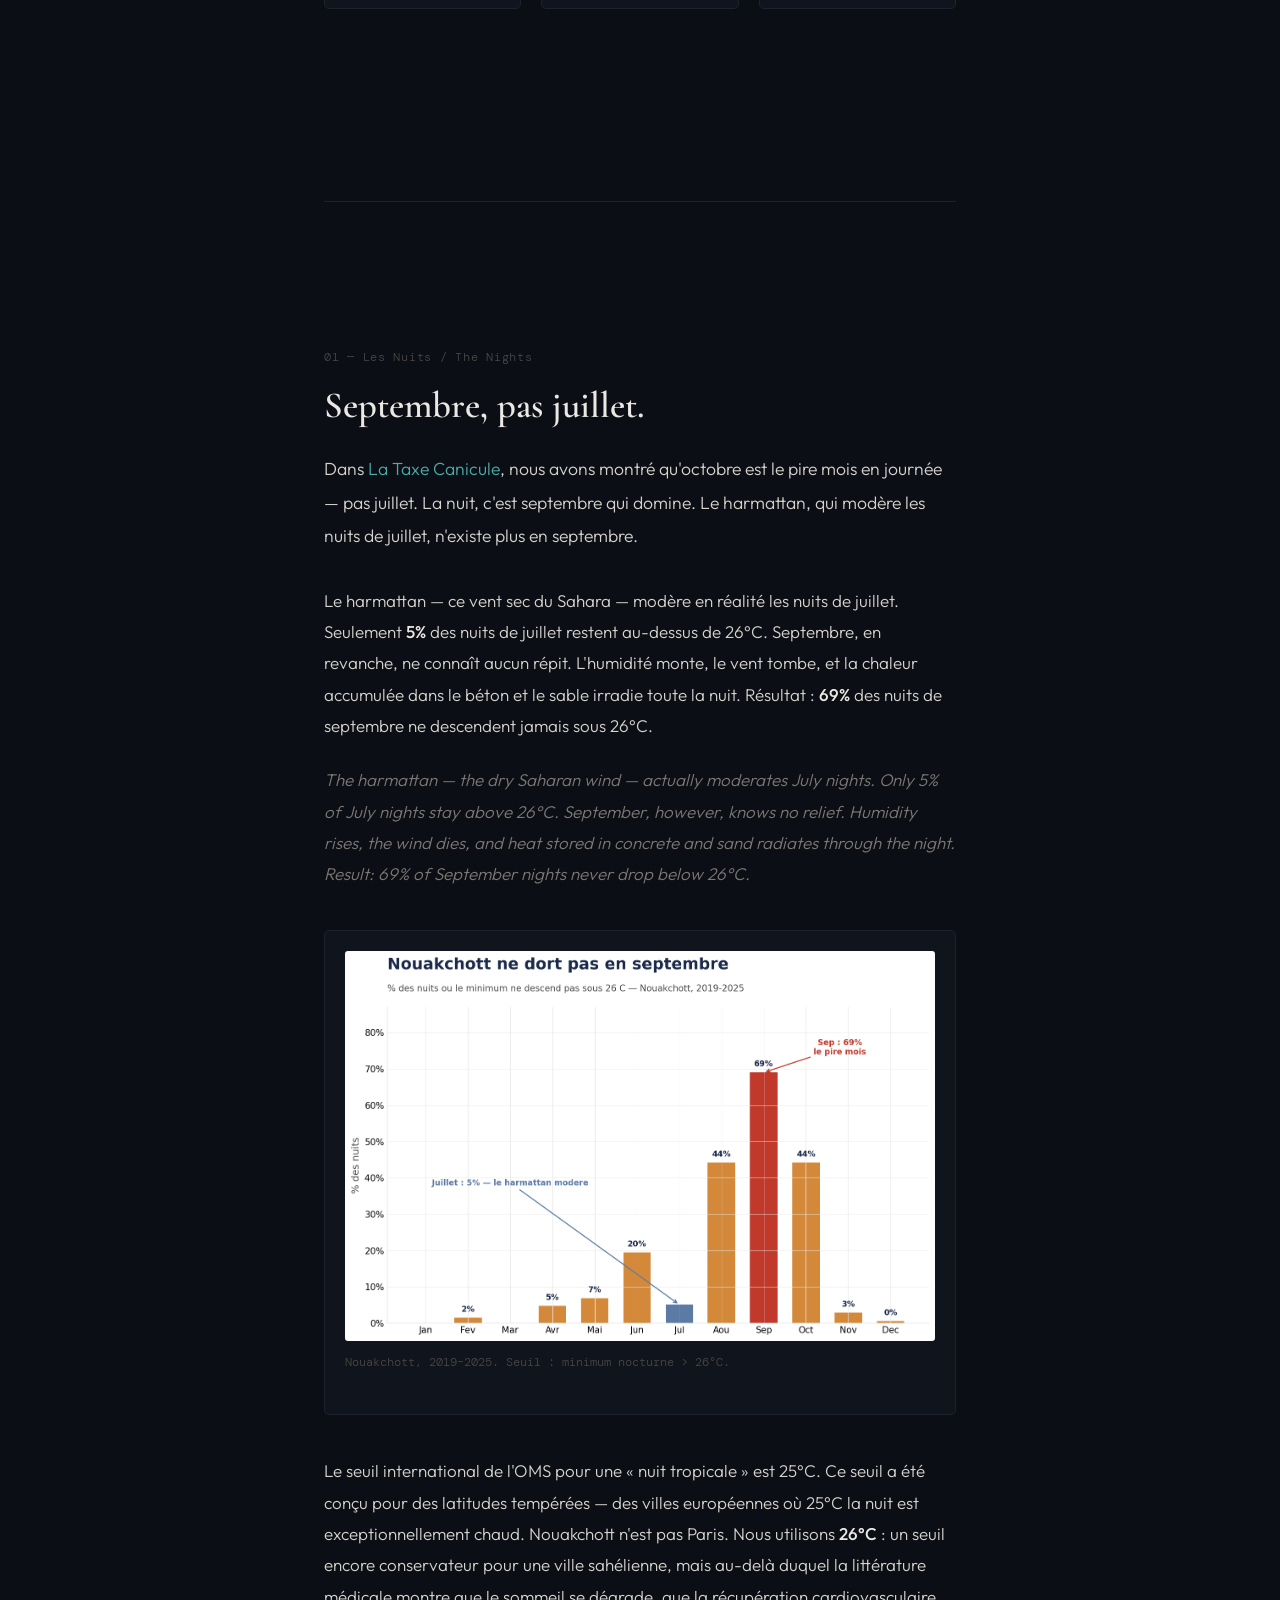
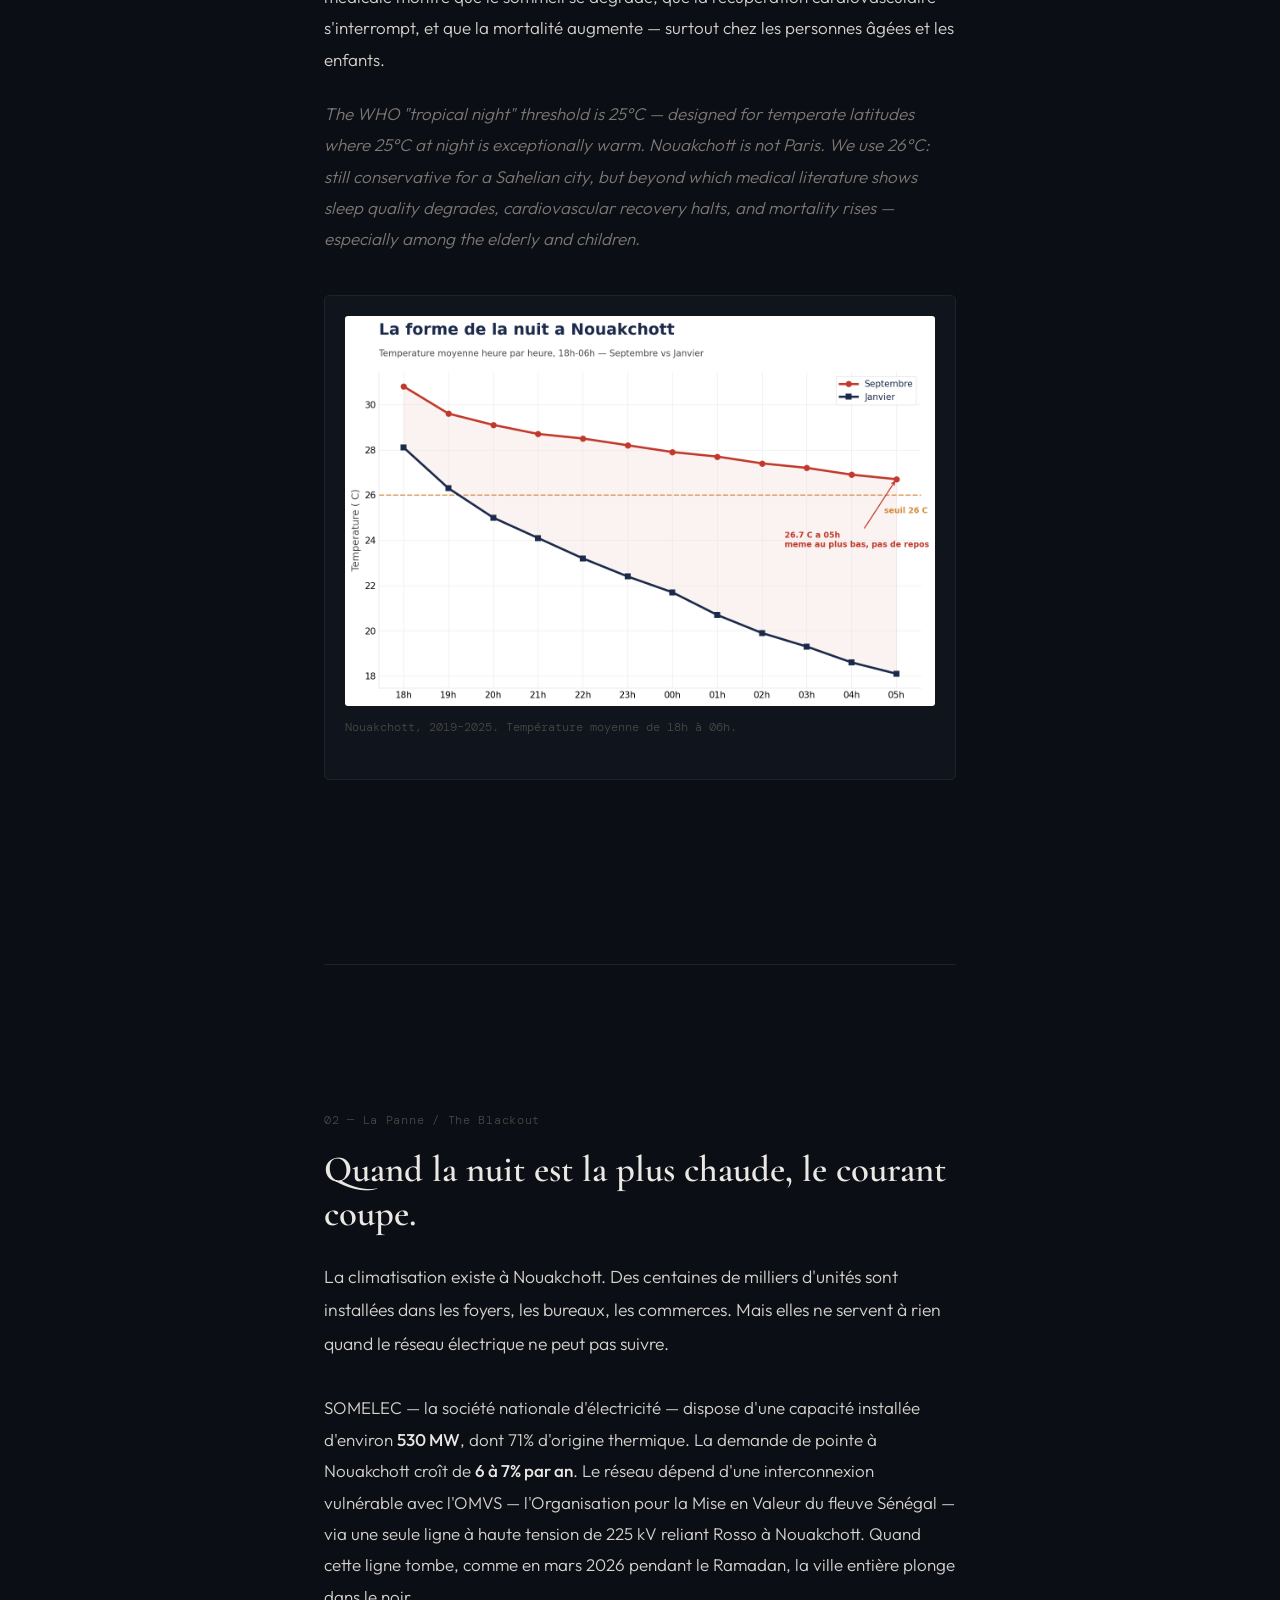
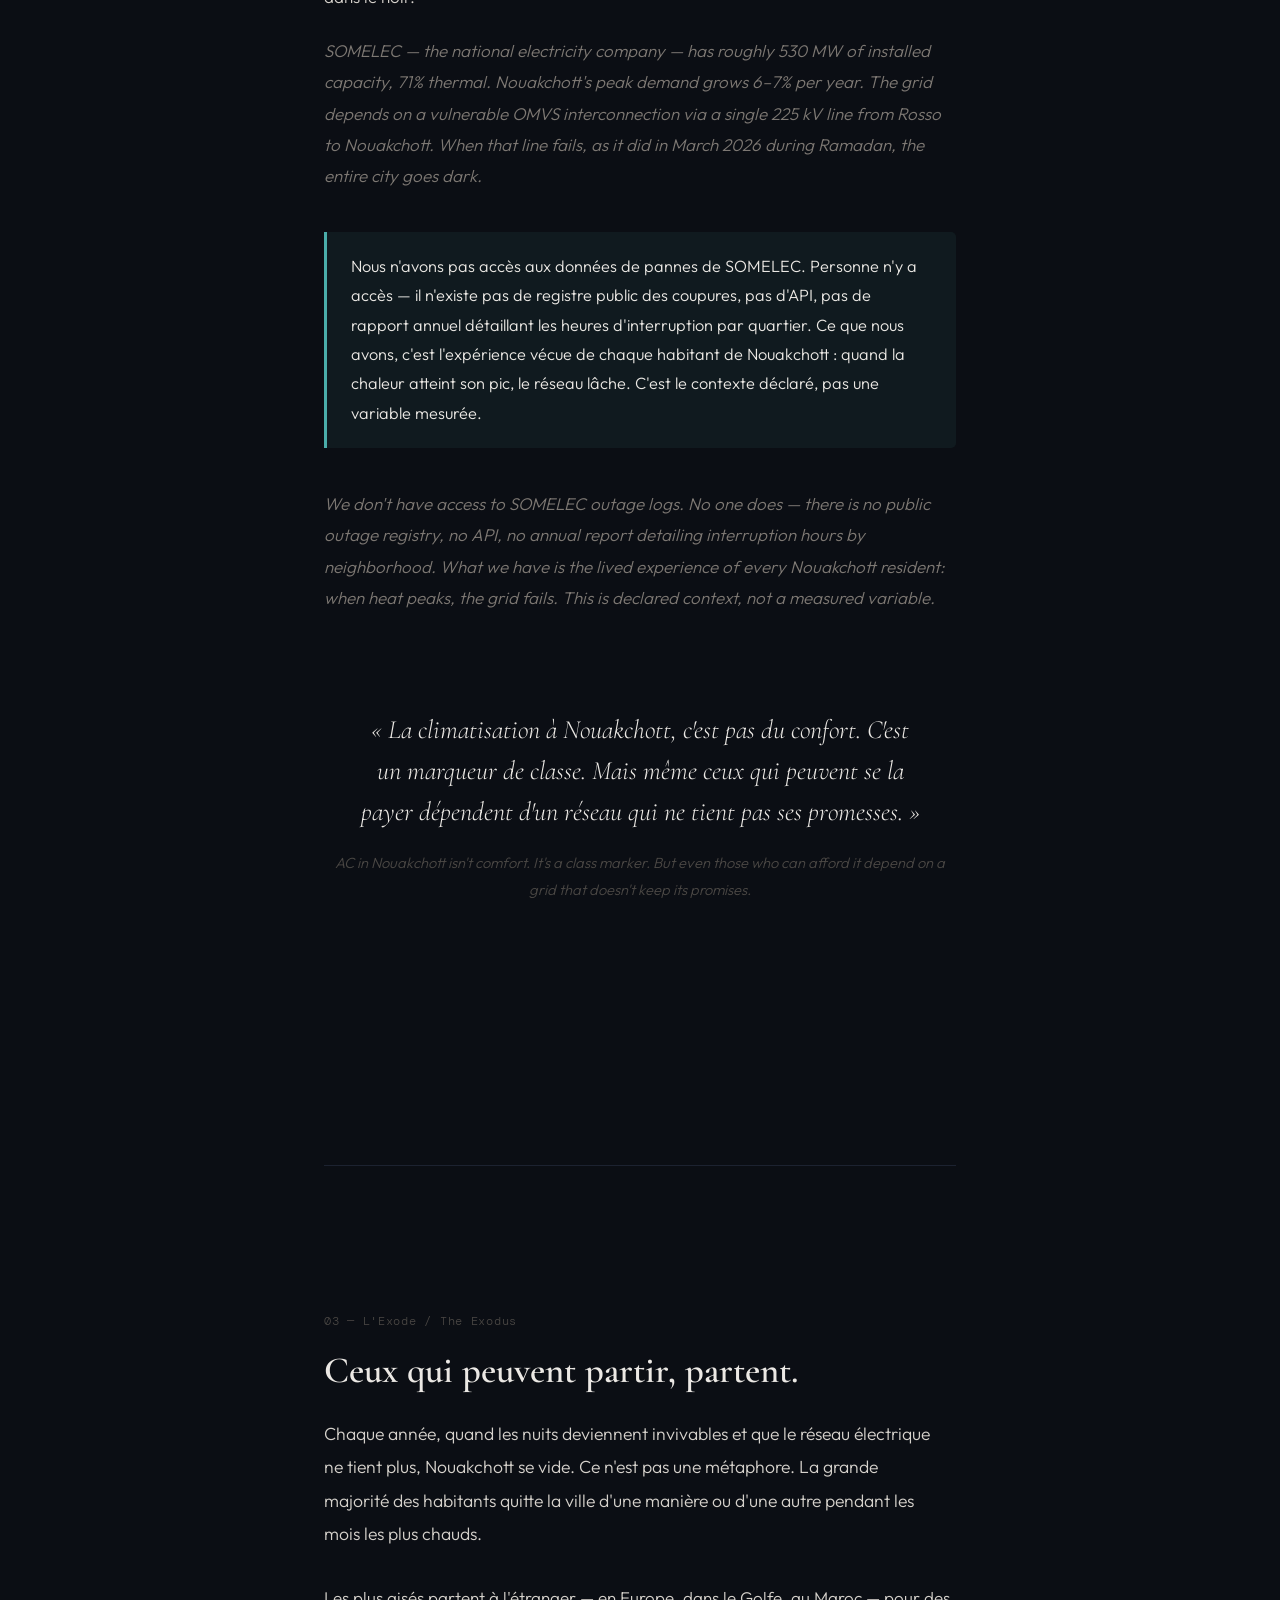
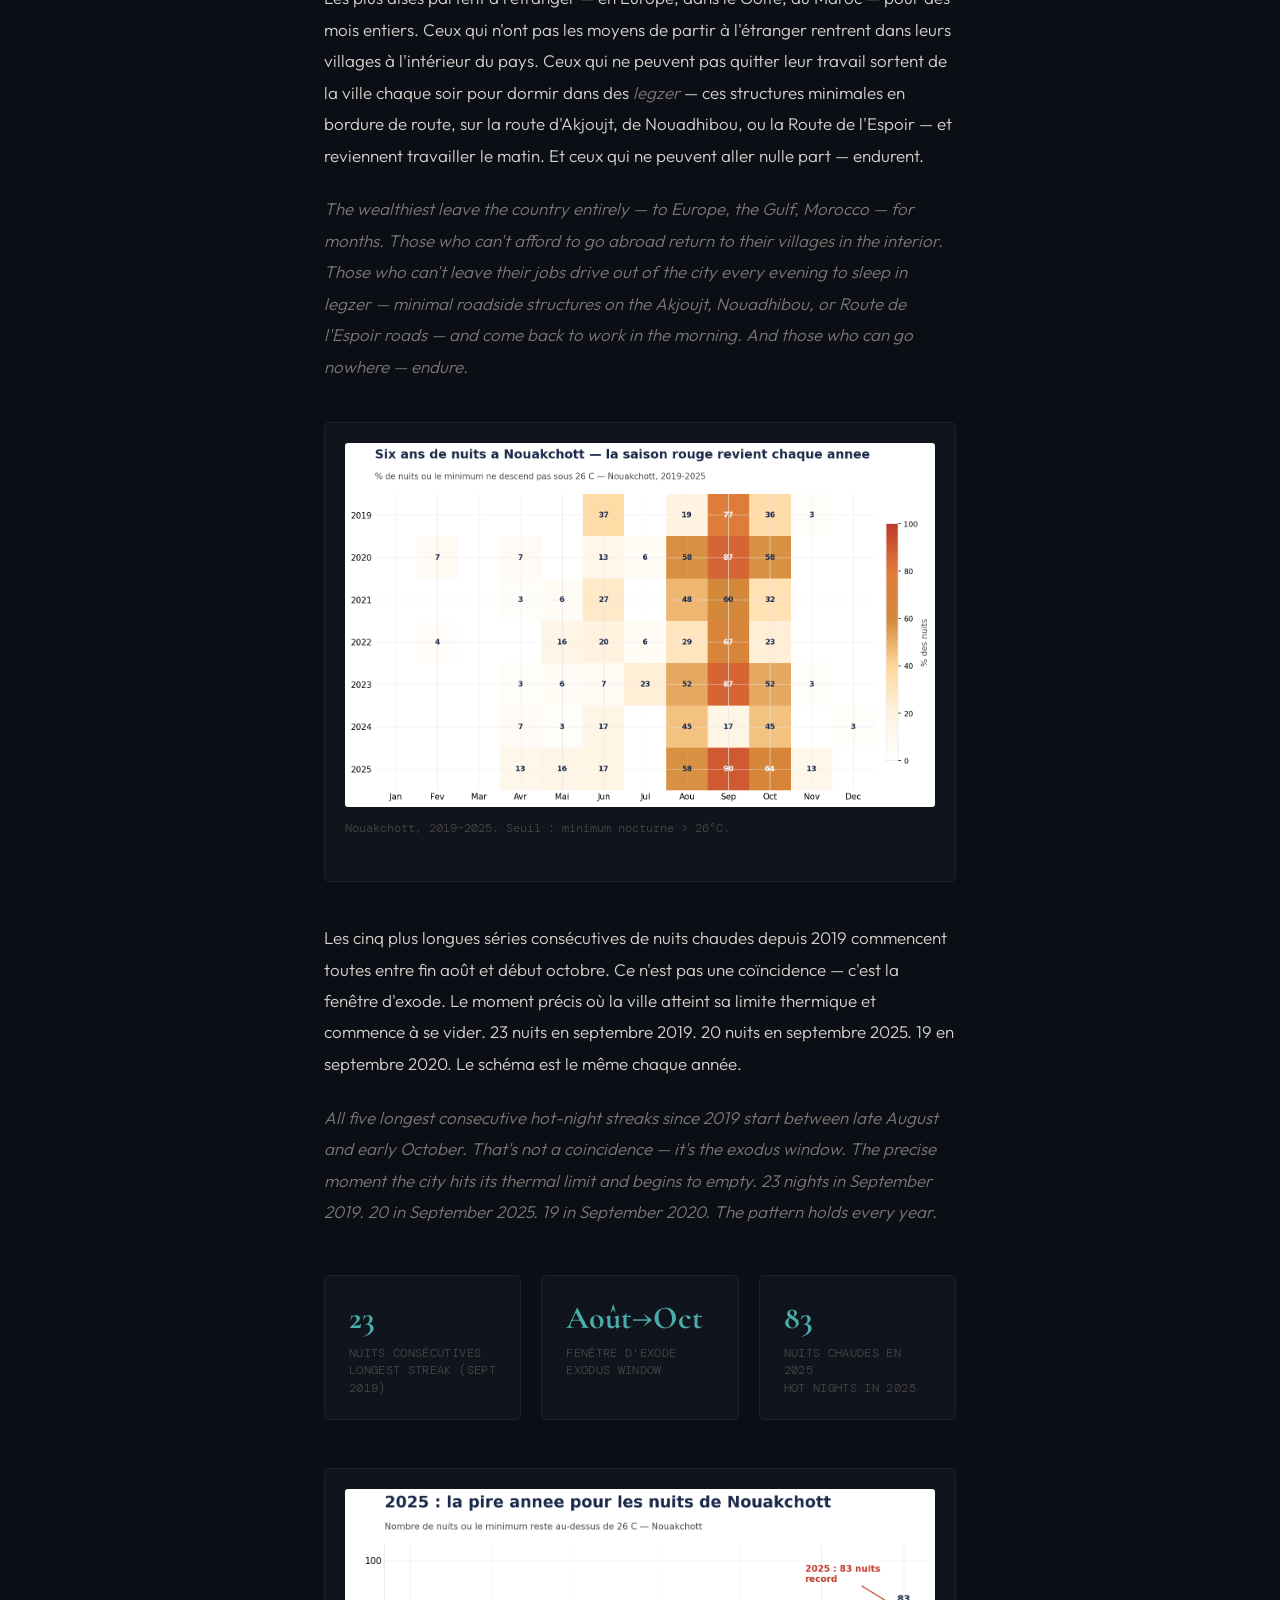
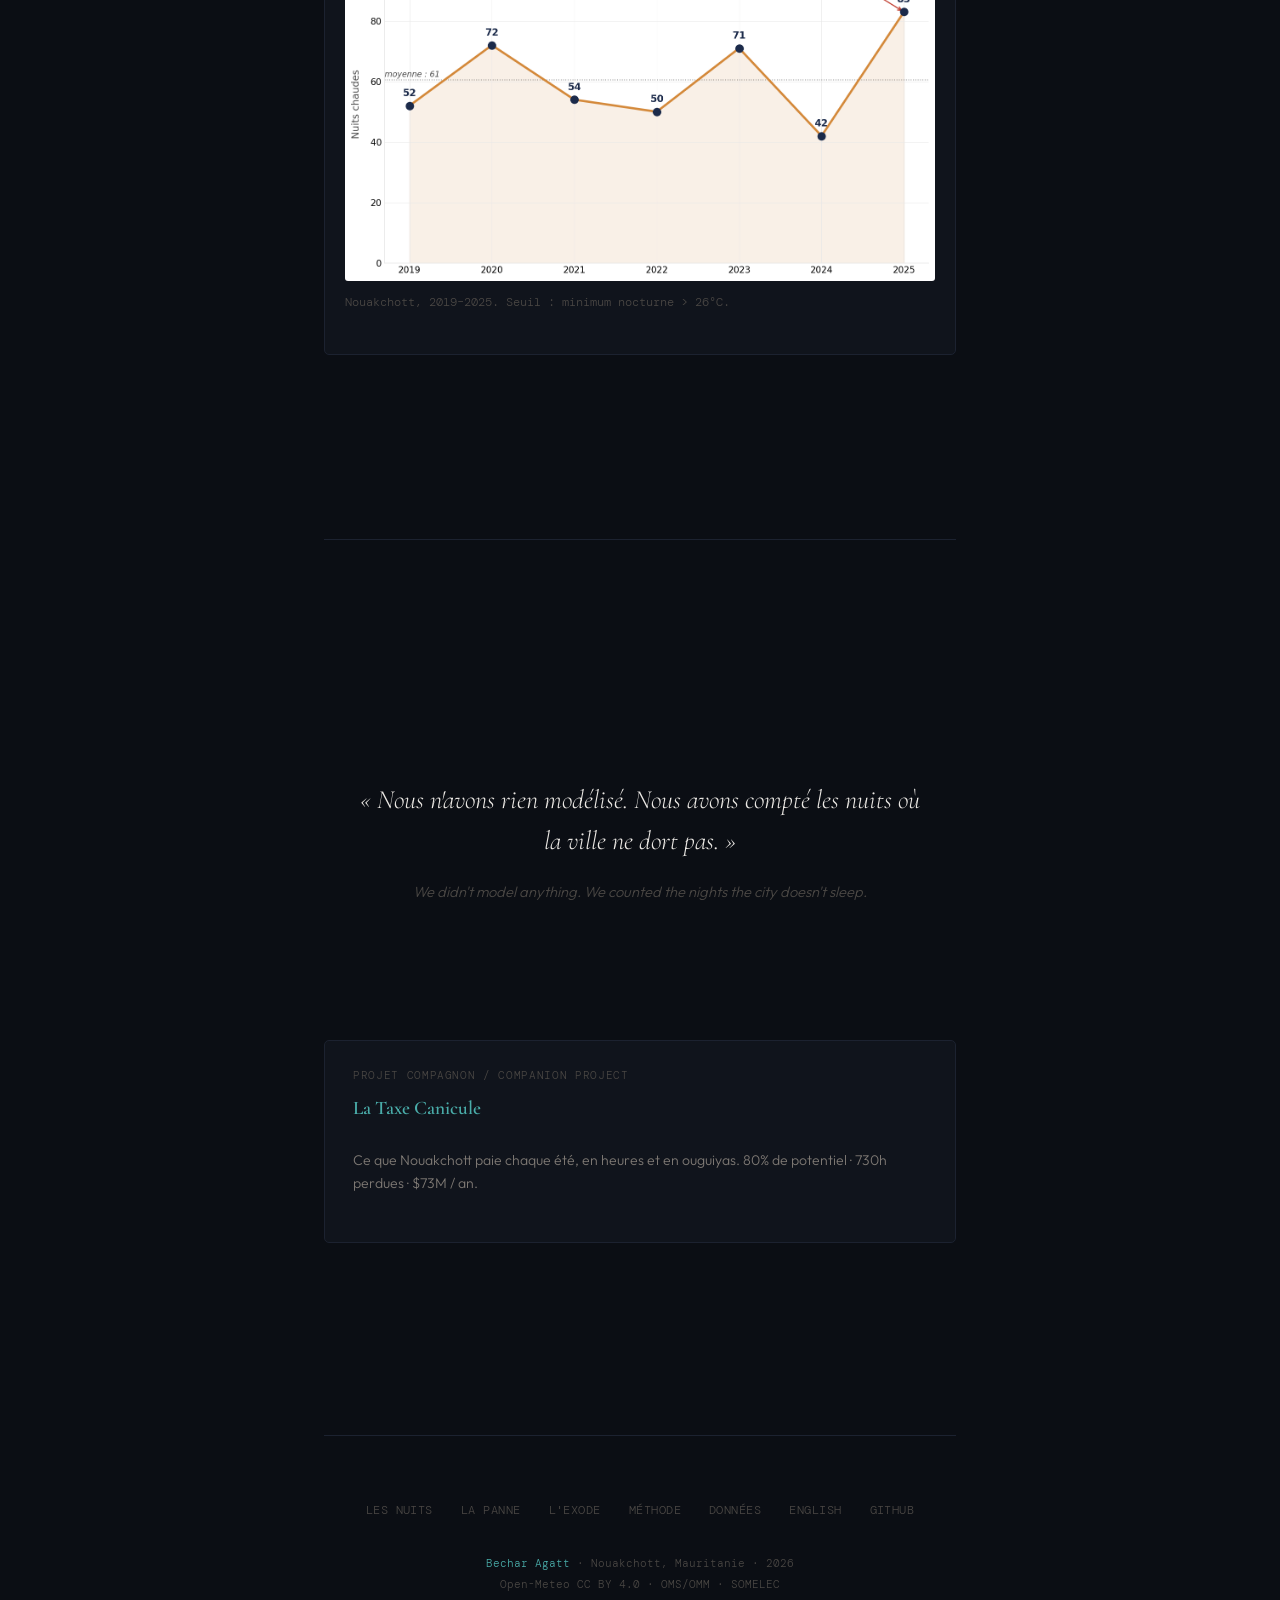
==== commit 4995f6e1: "fix: correct July framing, link to heat tax findings" ====
--- a/site/index.html
+++ b/site/index.html
@@ -102,10 +102,10 @@
         <h2>Septembre, pas juillet.</h2>
 
         <p class="section-lead">
-            Le mois le plus dur n'est pas celui qu'on croit. Tout le monde
-            à Nouakchott pense que juillet est le pire — c'est le mois où
-            le thermomètre affiche les chiffres les plus élevés en journée.
-            Mais la nuit raconte une autre histoire.
+            Dans <a href="https://mauritan.site" target="_blank">La Taxe Canicule</a>,
+            nous avons montré qu'octobre est le pire mois en journée — pas
+            juillet. La nuit, c'est septembre qui domine. Le harmattan, qui
+            modère les nuits de juillet, n'existe plus en septembre.
         </p>
 
         <p>
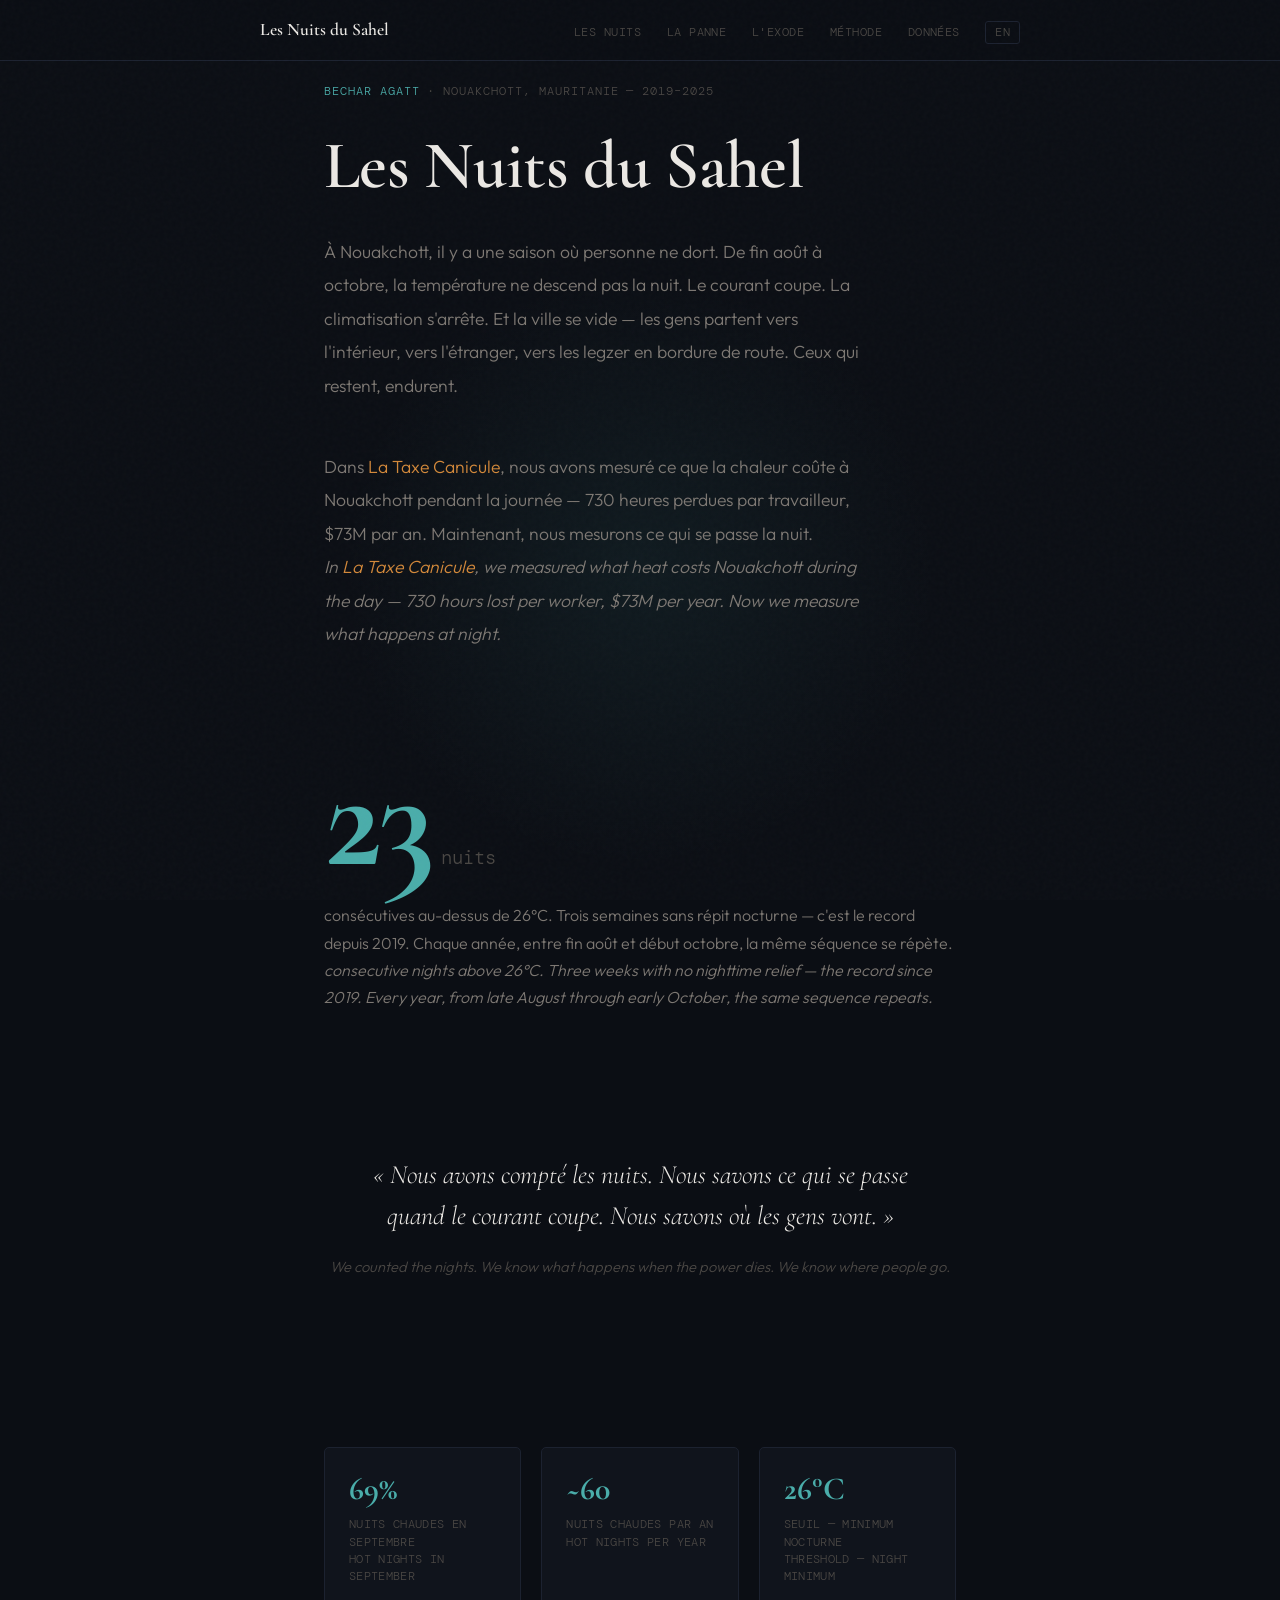
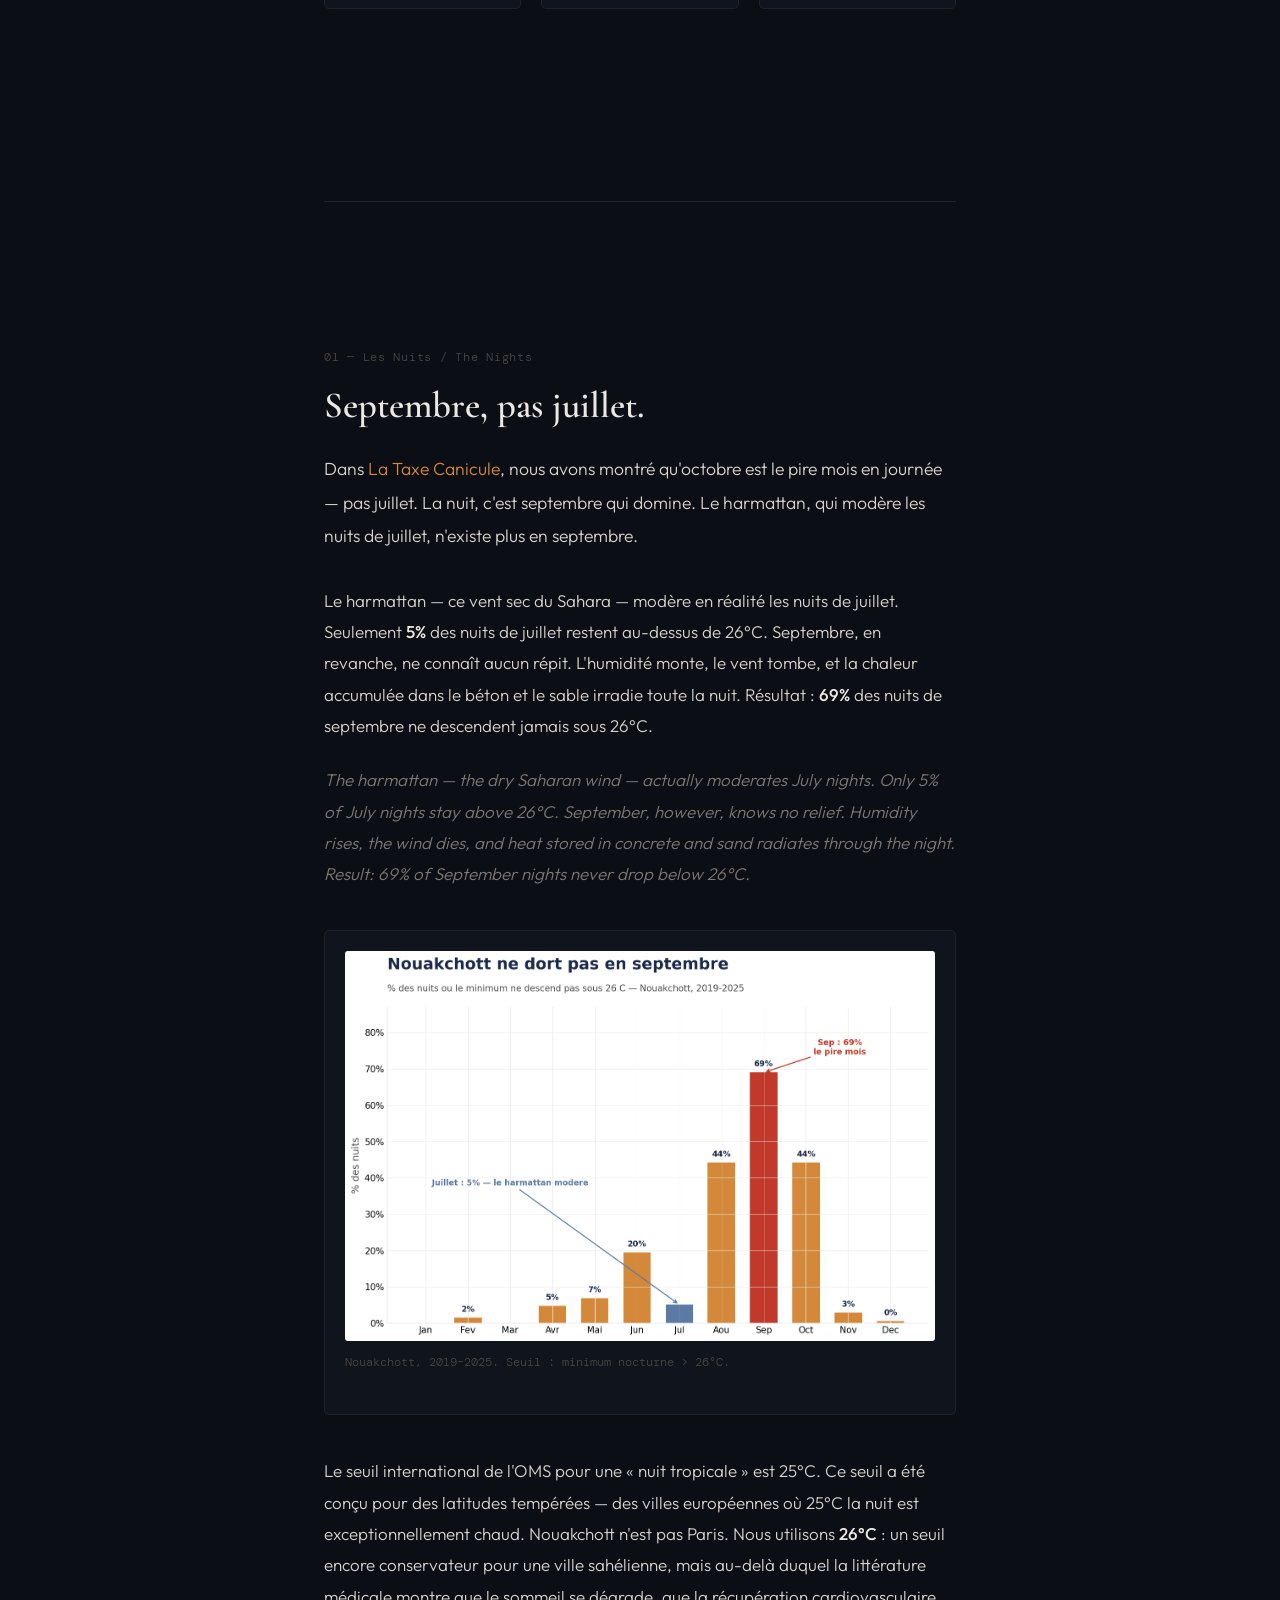
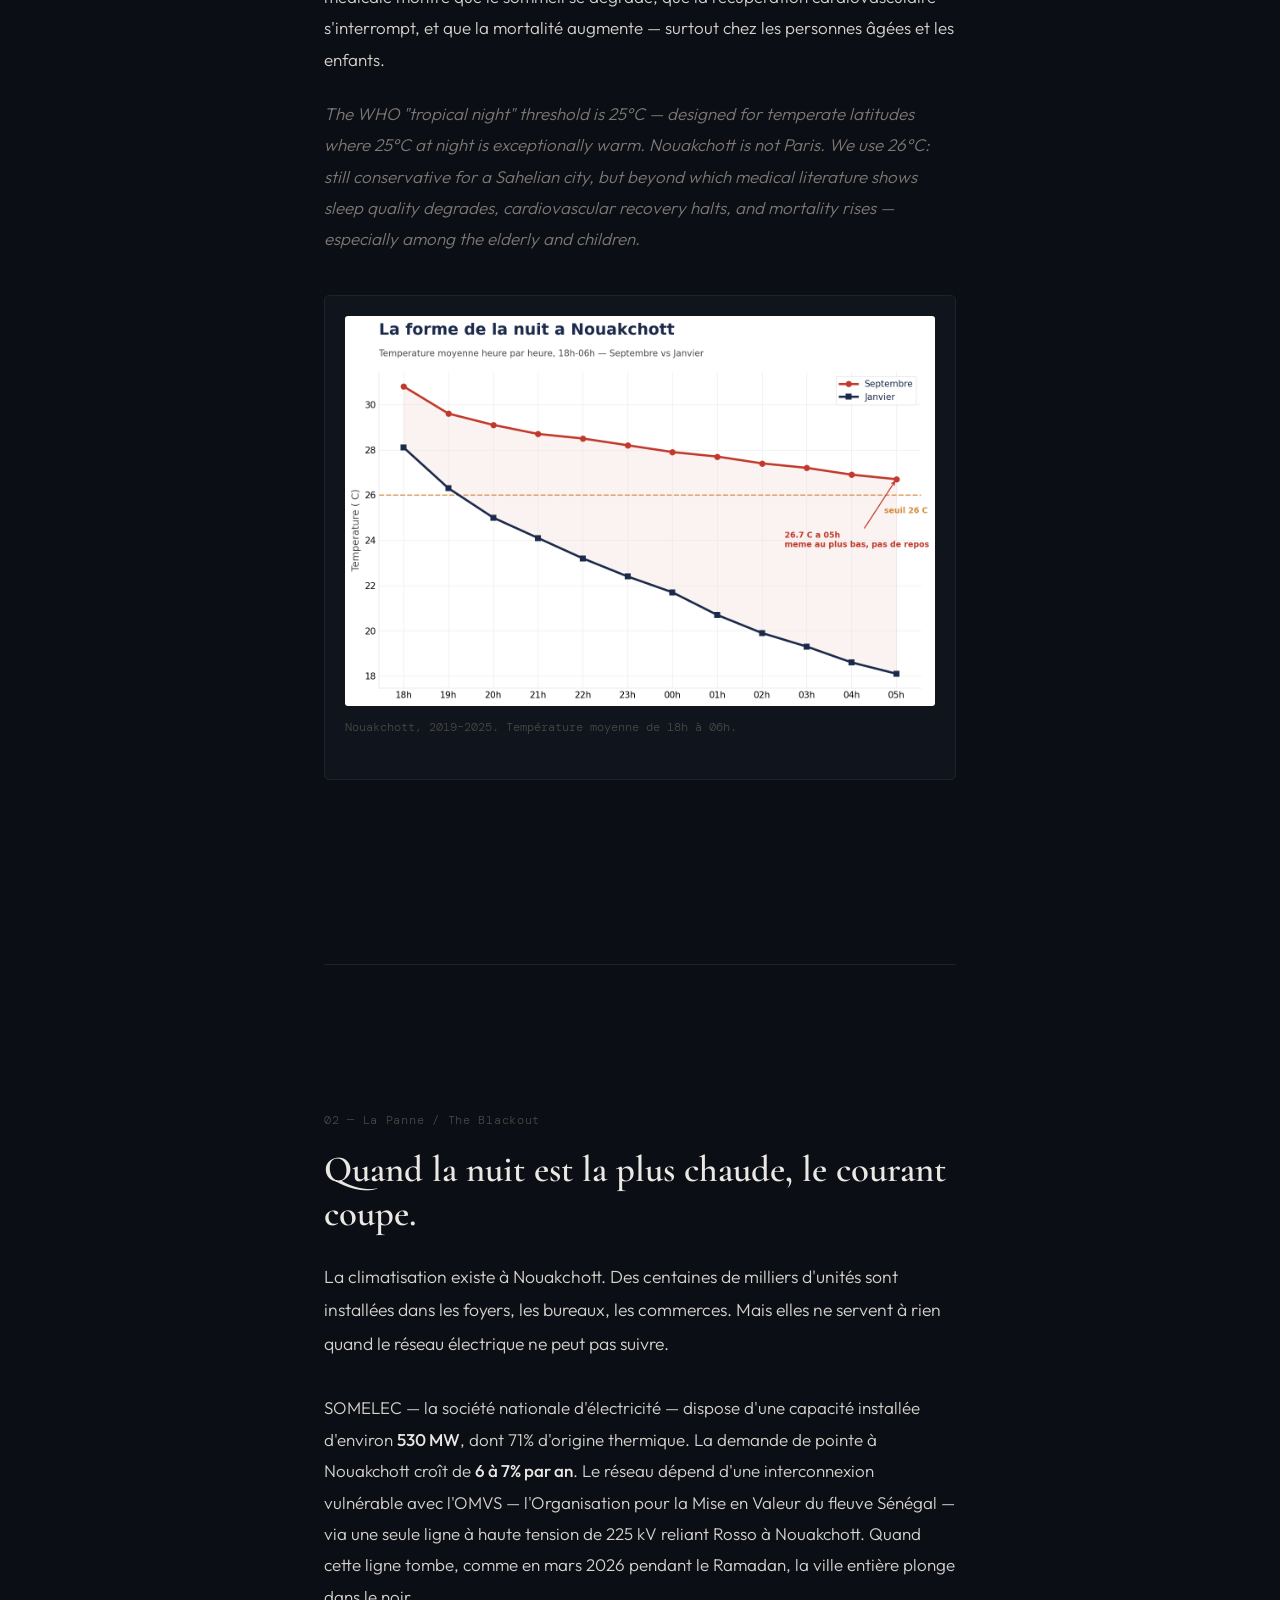
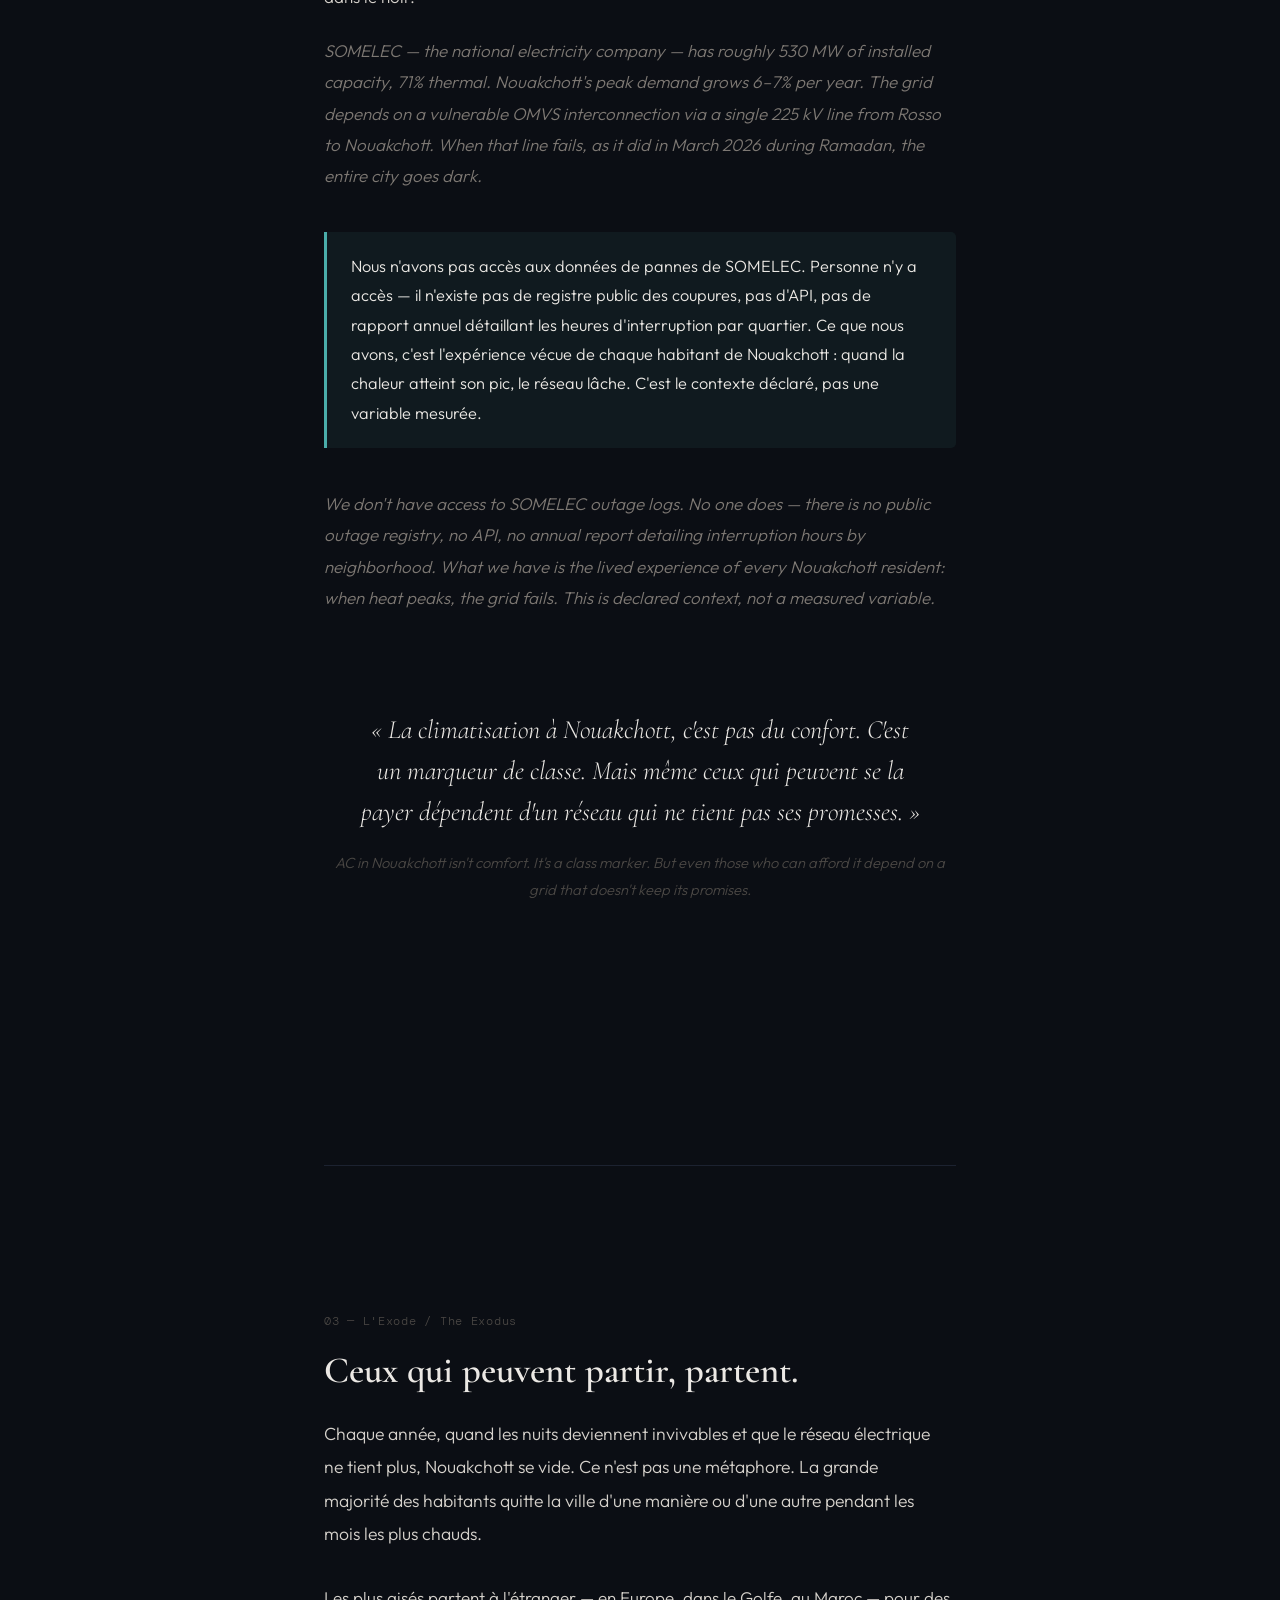
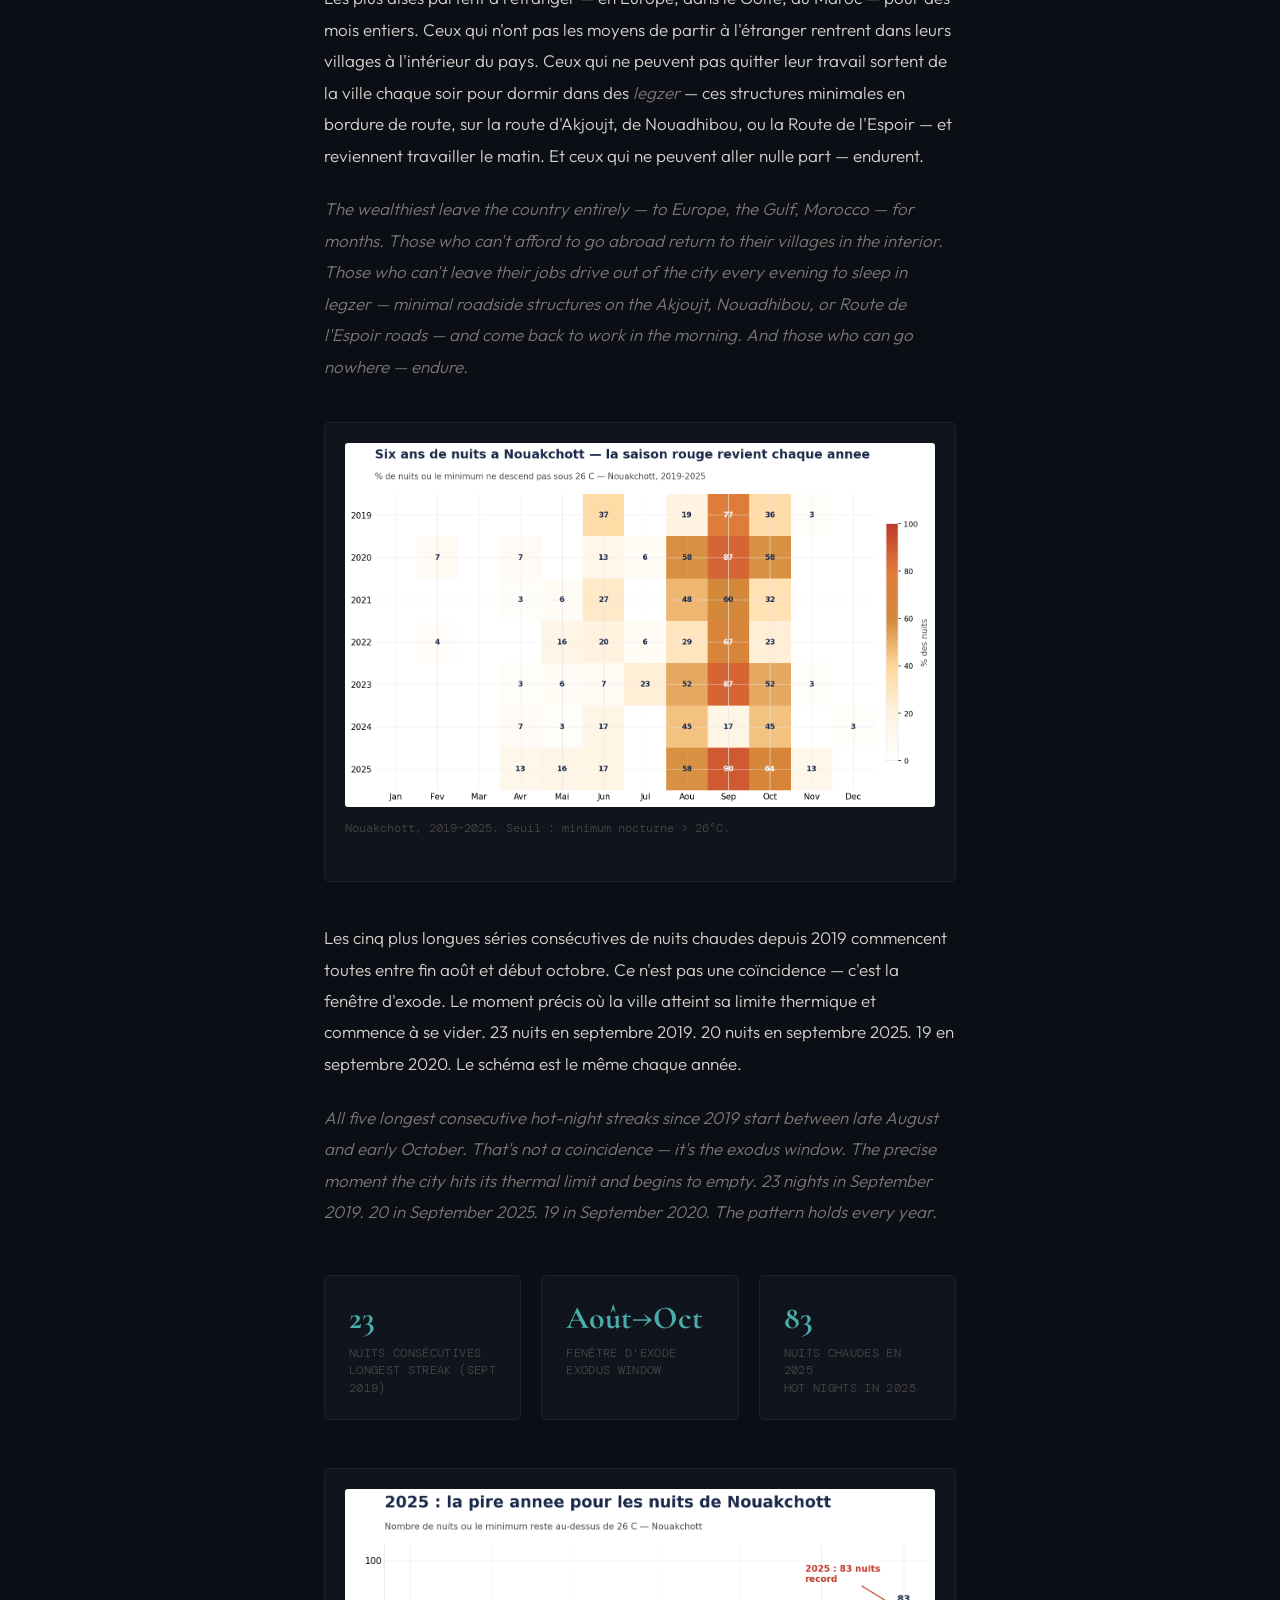
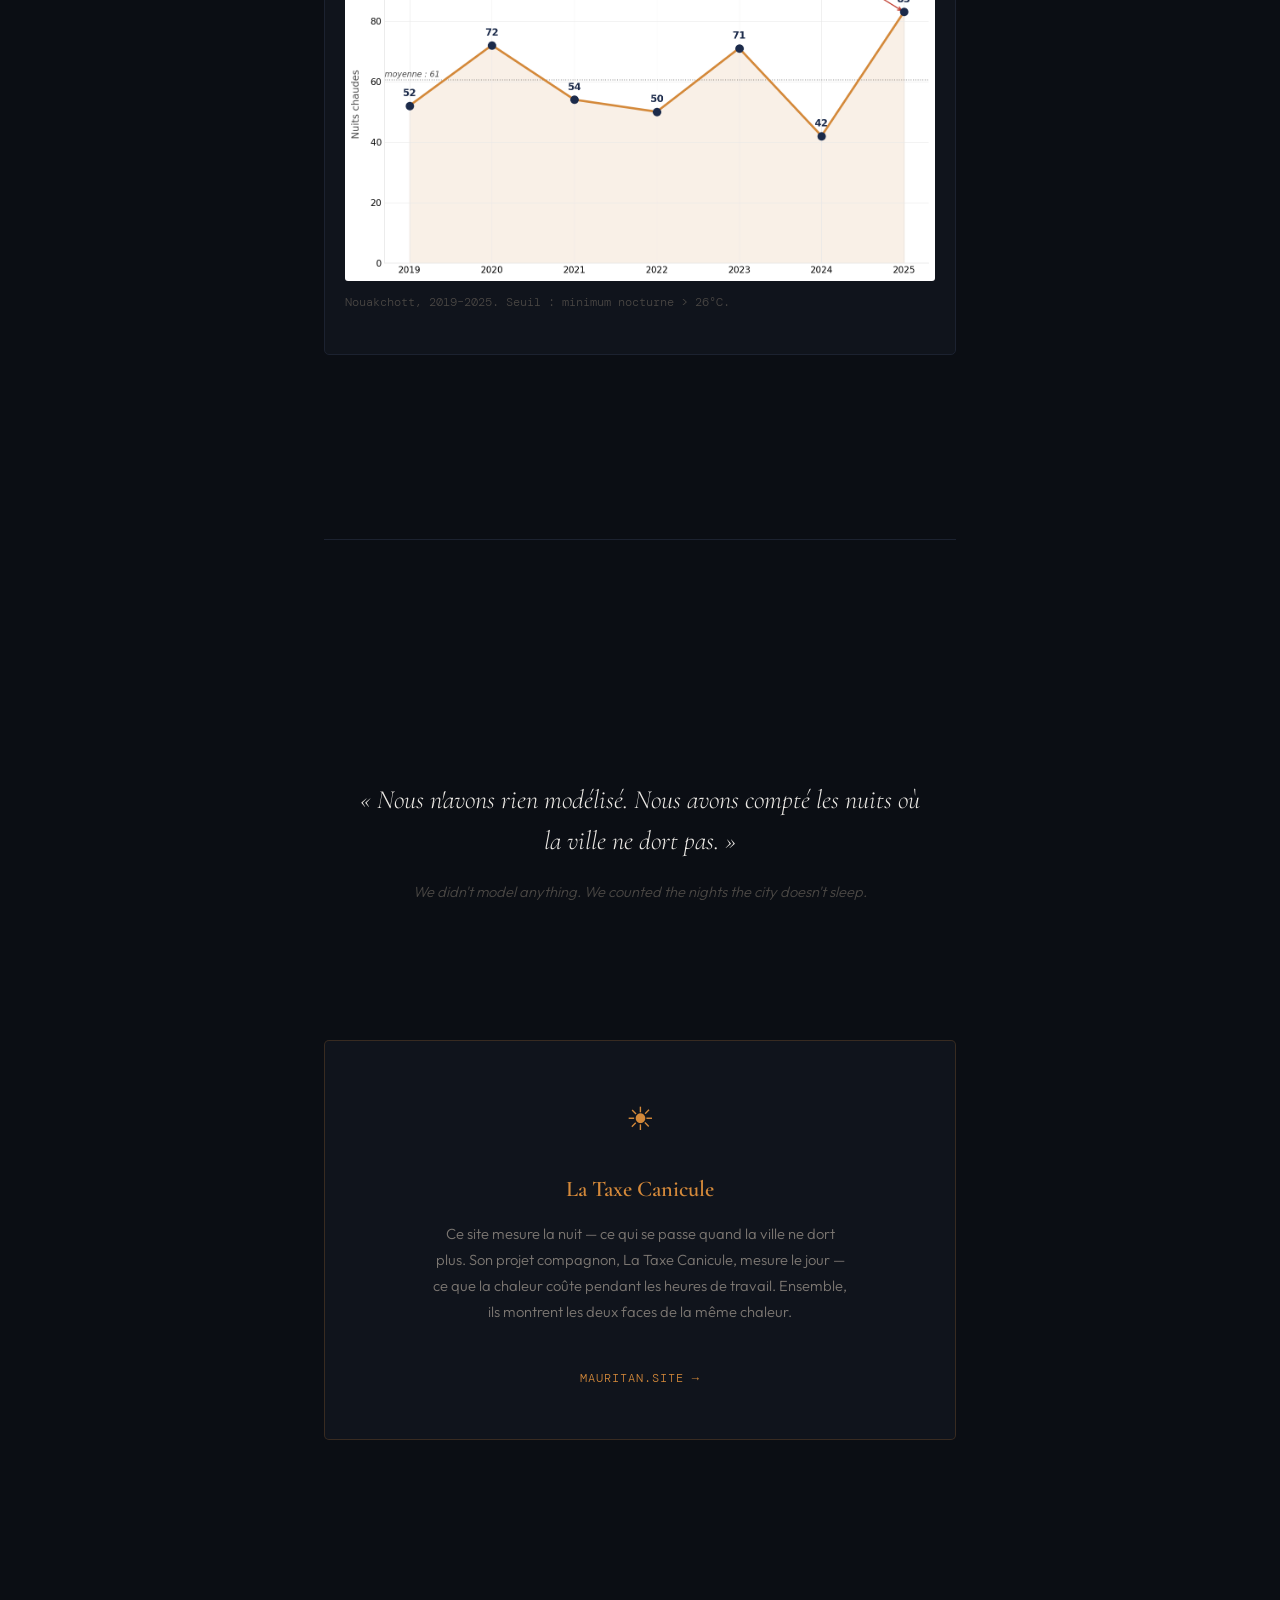
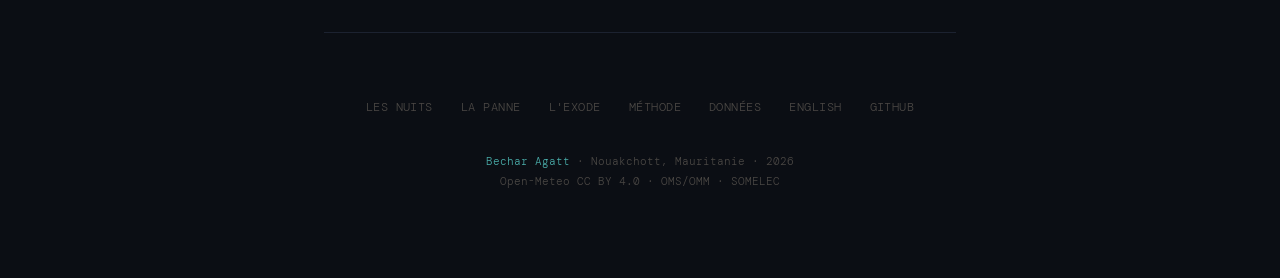
==== commit 709213c3: "style: companion cards match mauritan.site design" ====
--- a/site/index.html
+++ b/site/index.html
@@ -44,11 +44,11 @@
         </p>
 
         <p class="hero-sub fade-up d2" style="animation-delay: 0.25s;">
-            Dans <a href="https://mauritan.site" target="_blank">La Taxe Canicule</a>,
+            Dans <a href="https://mauritan.site" target="_blank" class="amber">La Taxe Canicule</a>,
             nous avons mesuré ce que la chaleur coûte à Nouakchott pendant
             la journée — 730 heures perdues par travailleur, $73M par an.
             Maintenant, nous mesurons ce qui se passe la nuit.<br>
-            <em>In <a href="https://mauritan.site" target="_blank">La Taxe Canicule</a>,
+            <em>In <a href="https://mauritan.site" target="_blank" class="amber">La Taxe Canicule</a>,
             we measured what heat costs Nouakchott during the day — 730 hours
             lost per worker, $73M per year. Now we measure what happens at
             night.</em>
@@ -102,7 +102,7 @@
         <h2>Septembre, pas juillet.</h2>
 
         <p class="section-lead">
-            Dans <a href="https://mauritan.site" target="_blank">La Taxe Canicule</a>,
+            Dans <a href="https://mauritan.site" target="_blank" class="amber">La Taxe Canicule</a>,
             nous avons montré qu'octobre est le pire mois en journée — pas
             juillet. La nuit, c'est septembre qui domine. Le harmattan, qui
             modère les nuits de juillet, n'existe plus en septembre.
@@ -333,13 +333,17 @@
             </p>
         </div>
 
-        <a href="https://mauritan.site" class="companion fade-up" target="_blank" rel="noopener">
-            <p class="companion-eyebrow">Projet compagnon / Companion project</p>
+        <a href="https://mauritan.site" class="companion amber fade-up" target="_blank" rel="noopener">
+            <span class="companion-icon">☀</span>
             <p class="companion-title">La Taxe Canicule</p>
             <p class="companion-desc">
-                Ce que Nouakchott paie chaque été, en heures et en ouguiyas.
-                80% de potentiel · 730h perdues · $73M / an.
-            </p>
+                Ce site mesure la nuit — ce qui se passe quand la ville ne
+                dort plus. Son projet compagnon, La Taxe Canicule, mesure
+                le jour — ce que la chaleur coûte pendant les heures de
+                travail. Ensemble, ils montrent les deux faces de la même
+                chaleur.
+            </p>
+            <span class="companion-link">mauritan.site →</span>
         </a>
     </section>
 
@@ -377,4 +381,4 @@
 </script>
 
 </body>
-</html>+</html>
--- a/site/assets/css/style.css
+++ b/site/assets/css/style.css
@@ -86,6 +86,8 @@
     transition: opacity 0.2s;
 }
 a:hover { opacity: 0.8; }
+a.amber { color: #D4893A; }
+a.amber:hover { opacity: 0.8; }
 
 strong { color: var(--text-bright); font-weight: 500; }
 
@@ -440,14 +442,21 @@
 /* ── Companion Link ───────────────────────────────────────── */
 .companion {
     display: block;
-    padding: 1.5rem 1.75rem;
+    padding: 3rem 2rem;
     background: var(--bg-card);
     border: 1px solid var(--border);
     border-radius: 5px;
     margin: 3rem 0;
     transition: border-color 0.3s;
+    text-align: center;
 }
 .companion:hover { border-color: var(--border-light); opacity: 1; }
+
+.companion-icon {
+    font-size: 2rem;
+    margin-bottom: 1.25rem;
+    display: block;
+}
 
 .companion-eyebrow {
     font-family: var(--font-mono);
@@ -459,17 +468,36 @@
 }
 .companion-title {
     font-family: var(--font-display);
-    font-size: 1.2rem;
+    font-size: 1.4rem;
     font-weight: 600;
     color: var(--accent);
+    margin-bottom: 0.75rem;
 }
 .companion-desc {
-    font-size: 0.88rem;
+    font-size: 0.92rem;
     font-weight: 300;
     color: var(--text-dim);
     margin-top: 0.3rem;
-    line-height: 1.65;
-}
+    line-height: 1.75;
+    max-width: 420px;
+    margin-left: auto;
+    margin-right: auto;
+}
+.companion-link {
+    display: inline-block;
+    font-family: var(--font-mono);
+    font-size: 0.75rem;
+    letter-spacing: 0.08em;
+    text-transform: uppercase;
+    margin-top: 1.25rem;
+    color: var(--accent);
+}
+
+/* Amber variant for La Taxe Canicule */
+.companion.amber { border-color: rgba(212, 137, 58, 0.2); }
+.companion.amber:hover { border-color: rgba(212, 137, 58, 0.4); }
+.companion.amber .companion-title { color: #D4893A; }
+.companion.amber .companion-link { color: #D4893A; }
 
 /* ── Footer ───────────────────────────────────────────────── */
 .footer {
@@ -536,4 +564,4 @@
 
 @media (max-width: 420px) {
     .stat-row { grid-template-columns: 1fr; }
-}+}
